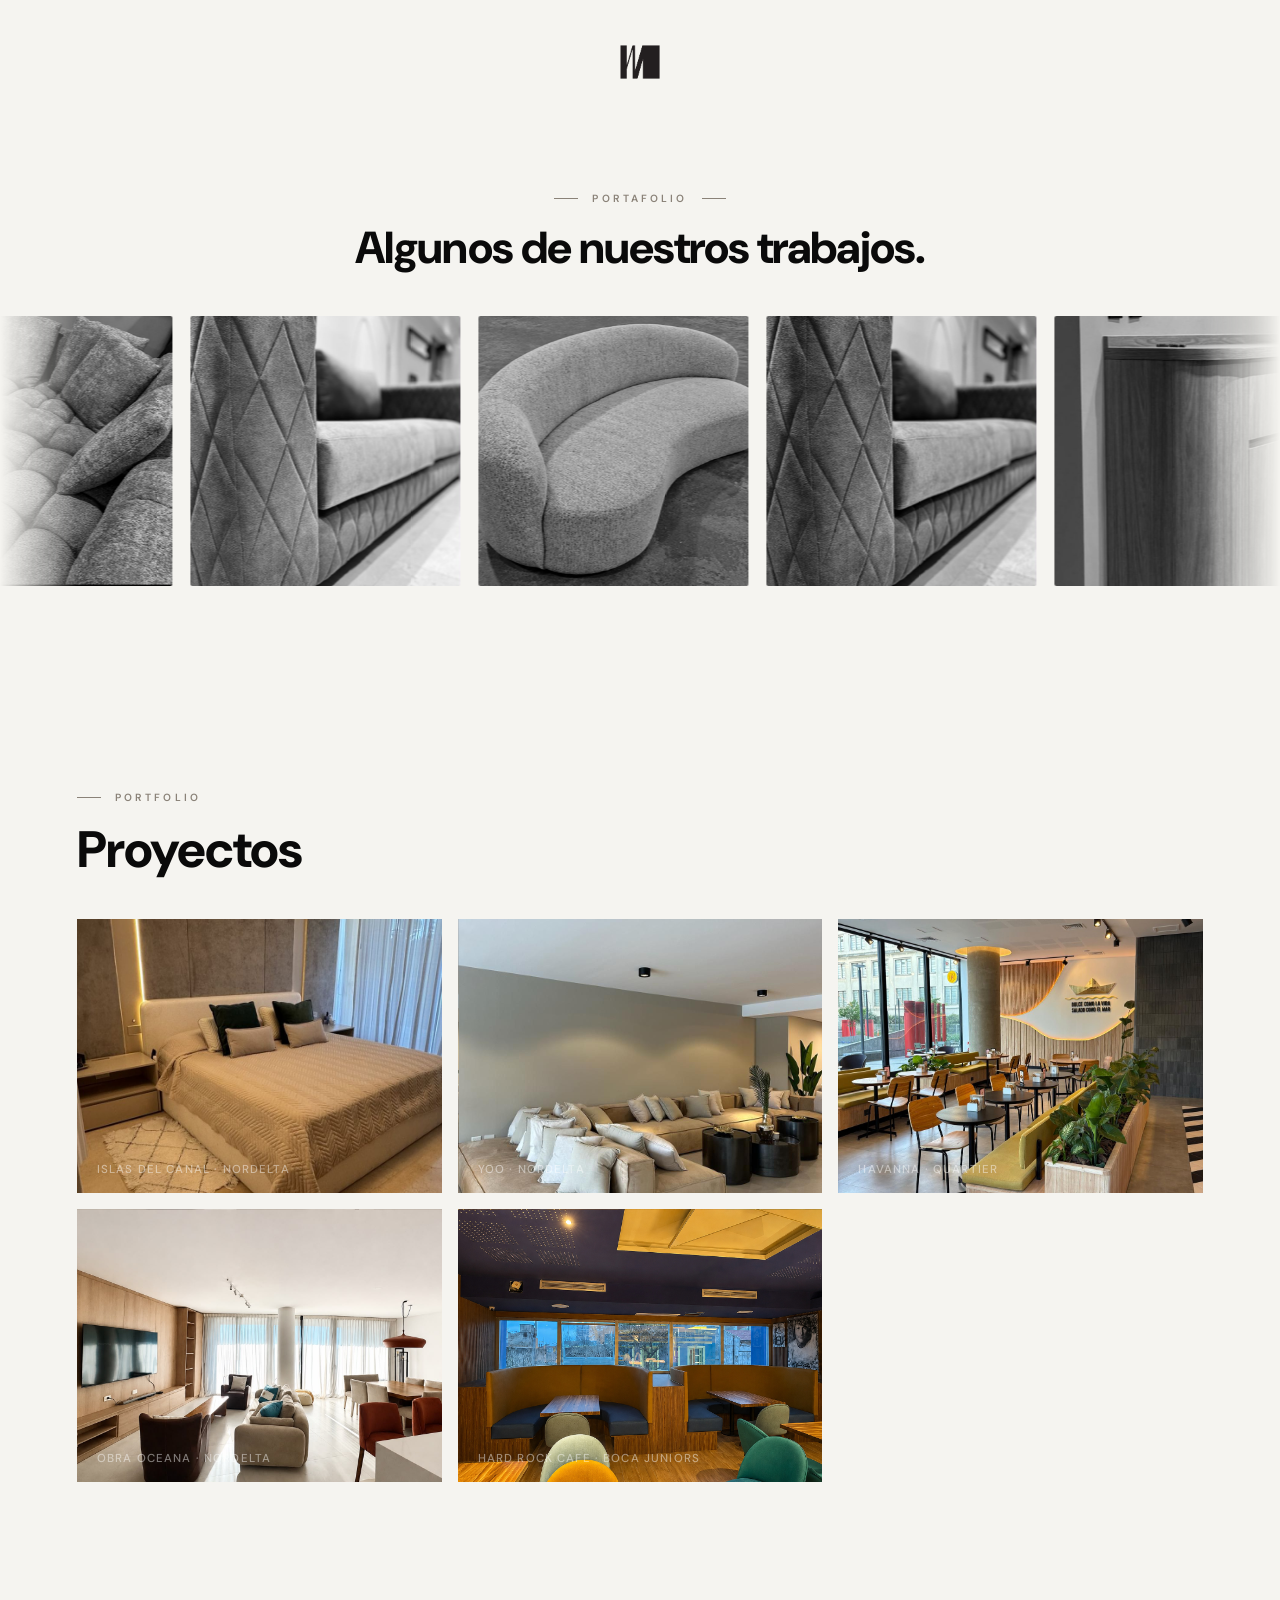
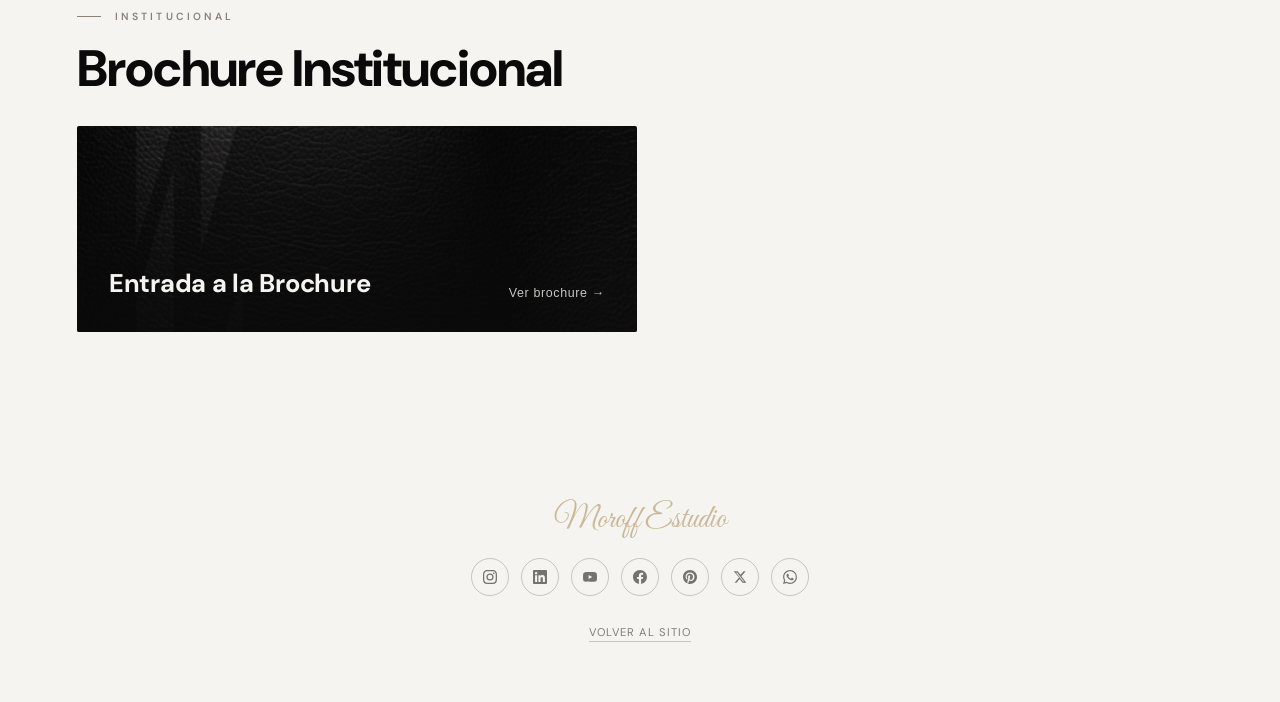
==== brochure.html @ 8a4ad416 "Carrusel: JS-driven + más rápido + flechas de navegación - Reemplazo CSS keyframes por control JS co" ====
<!DOCTYPE html>
<html lang="es">
<head>
<meta charset="UTF-8">
<meta name="viewport" content="width=device-width, initial-scale=1.0">
<title>MOROFF — ESTUDIO · Brochure Institucional</title>
<meta name="description" content="Brochure institucional de Moroff Estudio — diseño de interiores y fabricación directa en Buenos Aires.">

<meta property="og:type" content="website">
<meta property="og:url" content="https://moroffestudio.com.ar/brochure.html">
<meta property="og:title" content="MOROFF — ESTUDIO · Brochure Institucional">
<meta property="og:description" content="Brochure institucional de Moroff Estudio — diseño de interiores y fabricación directa en Buenos Aires.">
<meta property="og:image" content="[data-uri]">
<meta name="twitter:card" content="summary_large_image">

<link rel="icon" type="image/png" href="[data-uri]">
<link rel="preconnect" href="https://fonts.googleapis.com">
<link rel="preconnect" href="https://fonts.gstatic.com" crossorigin>
<link href="https://fonts.googleapis.com/css2?family=DM+Sans:ital,opsz,wght@0,9..40,300;0,9..40,400;0,9..40,500;0,9..40,700;0,9..40,900&family=Playfair+Display:ital,wght@0,400;0,700;1,400&family=Great+Vibes&display=swap" rel="stylesheet">

<style>
*, *::before, *::after { box-sizing: border-box; margin: 0; padding: 0; }
:root {
  --cream: #f5f4f0;
  --black: #0a0a0a;
  --warm-gray: #8a8278;
  --accent: #c9b99a;
  --font-sans: 'DM Sans', sans-serif;
  --white: #ffffff;
  --off-white: #ede9e3;
  --dark: #1a1a1a;
  --warm-gray-light: #d4cec8;
  --nav-h: 64px;
  --section-pad: clamp(80px, 10vw, 140px);
  --transition: 0.4s cubic-bezier(0.25, 0.46, 0.45, 0.94);
  --font-serif: 'Playfair Display', serif;
}
html { scroll-behavior: smooth; }
body {
  font-family: var(--font-sans);
  background: var(--cream);
  color: var(--black);
  -webkit-font-smoothing: antialiased;
}
img { max-width: 100%; display: block; }

header {
  position: sticky;
  top: 0;
  z-index: 10;
  display: flex;
  align-items: center;
  justify-content: space-between;
  gap: 16px;
  padding: 16px clamp(20px, 5vw, 48px);
  background: rgba(245,244,240,0.85);
  -webkit-backdrop-filter: blur(10px);
  backdrop-filter: blur(10px);
  border-bottom: 1px solid rgba(10,10,10,0.08);
}
.header-logo {
  display: flex;
  align-items: center;
  gap: 10px;
  text-decoration: none;
  color: inherit;
}
.header-logo img { width: 28px; height: 28px; object-fit: contain; }
.header-logo span {
  font-size: 0.85rem;
  font-weight: 700;
  letter-spacing: 0.15em;
}
.header-actions { display: flex; align-items: center; gap: 18px; }
.header-actions a {
  font-size: 0.68rem;
  font-weight: 600;
  letter-spacing: 0.1em;
  text-transform: uppercase;
  text-decoration: none;
  color: var(--black);
  opacity: 0.6;
  transition: opacity 0.2s;
}
.header-actions a:hover { opacity: 1; }
.header-actions .btn-dl {
  background: var(--black);
  color: var(--cream);
  padding: 9px 16px;
  opacity: 1;
}
.header-actions .btn-dl:hover { background: #222; }

main {
  max-width: 980px;
  margin: 0 auto;
  padding: clamp(24px, 4vw, 48px) clamp(16px, 4vw, 32px) 80px;
  display: flex;
  flex-direction: column;
  gap: clamp(14px, 2vw, 22px);
}
.page {
  width: 100%;
  height: auto;
  aspect-ratio: 1608 / 1112;
  border-radius: 2px;
  box-shadow: 0 8px 32px rgba(10,10,10,0.12);
  background: rgba(10,10,10,0.03);
}

footer {
  text-align: center;
  padding: 40px 24px 60px;
}
.brand-sig {
  font-family: 'Great Vibes', cursive;
  font-size: 2rem;
  color: var(--accent);
  margin-bottom: 18px;
}
.back-link {
  display: inline-block;
  font-size: 0.7rem;
  letter-spacing: 0.1em;
  text-transform: uppercase;
  color: rgba(10,10,10,0.5);
  text-decoration: none;
  border-bottom: 1px solid rgba(10,10,10,0.2);
  padding-bottom: 2px;
  transition: color 0.2s, border-color 0.2s;
}
.back-link:hover { color: var(--black); border-color: var(--black); }

@media (max-width: 600px) {
  .header-logo span { display: none; }
}

/* ─── PROYECTOS (ported from index.html) ─── */
.reveal {
  opacity: 0;
  transform: translateY(28px);
  transition: opacity 0.7s var(--transition), transform 0.7s var(--transition);
}
.reveal.visible { opacity: 1; transform: translateY(0); }
.reveal-delay-1 { transition-delay: 0.1s; }
.reveal-delay-2 { transition-delay: 0.2s; }
.reveal-delay-3 { transition-delay: 0.3s; }
.reveal-delay-4 { transition-delay: 0.4s; }
.reveal-delay-5 { transition-delay: 0.5s; }

/* ─── SECTION COMMON ─── */
section { position: relative; scroll-margin-top: var(--nav-h); }

.section-label {
  font-size: 0.65rem;
  font-weight: 600;
  letter-spacing: 0.3em;
  text-transform: uppercase;
  color: var(--warm-gray);
  margin-bottom: 20px;
  display: flex;
  align-items: center;
  gap: 14px;
}
.section-label::before {
  content: '';
  display: block;
  width: 24px;
  height: 1px;
  background: currentColor;
}
.section-label-light {
  color: rgba(255,255,255,0.35);
}
.section-label-light::before { background: rgba(255,255,255,0.35); }

/* ─── PROYECTOS ─── */
#proyectos {
  background: var(--cream);
  padding: var(--section-pad) clamp(24px, 6vw, 80px);
}
.proyectos-header {
  display: flex;
  justify-content: space-between;
  align-items: flex-end;
  margin-bottom: 44px;
  flex-wrap: wrap;
  gap: 20px;
}
.proyectos-headline {
  font-size: clamp(2rem, 4vw, 4.5rem);
  font-weight: 800;
  letter-spacing: -0.02em;
  line-height: 1;
}

.filter-btns {
  display: flex;
  gap: 8px;
  flex-wrap: wrap;
}
.filter-btn {
  padding: 11px 18px;
  min-height: 40px;
  font-size: 0.7rem;
  font-weight: 500;
  letter-spacing: 0.12em;
  text-transform: uppercase;
  background: transparent;
  border: 1px solid var(--warm-gray-light);
  color: var(--warm-gray);
  cursor: pointer;
  transition: all 0.25s;
  border-radius: 100px;
}
.filter-btn:hover { border-color: var(--black); color: var(--black); }
.filter-btn.active { background: var(--black); color: var(--white); border-color: var(--black); }

.projects-grid {
  display: grid;
  grid-template-columns: repeat(12, 1fr);
  gap: 16px;
}
.project-card {
  position: relative;
  overflow: hidden;
  cursor: pointer;
  text-decoration: none;
  color: inherit;
  display: block;
  transition: opacity 0.4s, transform 0.4s;
}
.project-card.hidden { opacity: 0; pointer-events: none; transform: scale(0.97); height: 0; overflow: hidden; margin: 0; }
.project-card { grid-column: span 4; }

.project-img {
  width: 100%;
  display: block;
  aspect-ratio: 4/3;
  background-image: var(--proj-img);
  background-size: cover;
  background-position: center;
  transition: transform 0.7s var(--transition);
}
.project-card:hover .project-img { transform: scale(1.04); }

.project-overlay {
  position: absolute;
  inset: 0;
  background: rgba(10,10,10,0);
  display: flex;
  flex-direction: column;
  justify-content: flex-end;
  padding: 24px;
  transition: background 0.35s;
}
.project-card:hover .project-overlay { background: rgba(10,10,10,0.72); }
.project-info {
  transform: translateY(12px);
  opacity: 0;
  transition: all 0.35s;
}
.project-card:hover .project-info { transform: translateY(0); opacity: 1; }
.project-name {
  font-size: 1rem;
  font-weight: 700;
  color: var(--white);
  letter-spacing: 0.02em;
}
.project-meta {
  font-size: 0.72rem;
  font-weight: 300;
  letter-spacing: 0.1em;
  color: rgba(255,255,255,0.55);
  margin-top: 4px;
  display: flex;
  justify-content: space-between;
  align-items: center;
}
.project-arrow {
  font-size: 0.8rem;
  color: var(--white);
}

/* Static labels always visible */
.project-static {
  position: absolute;
  bottom: 16px;
  left: 20px;
  pointer-events: none;
}
.project-card:hover .project-static { display: none; }
.project-static-name {
  font-size: 0.72rem;
  font-weight: 500;
  letter-spacing: 0.1em;
  text-transform: uppercase;
  color: rgba(255,255,255,0.45);
}


@media (max-width: 1024px) {
  .project-card:nth-child(1) { grid-column: span 12; }
  .project-card:nth-child(2) { grid-column: span 6; }
  .project-card:nth-child(3) { grid-column: span 6; }
  .project-card:nth-child(4) { grid-column: span 12; }
  .project-card:nth-child(5) { grid-column: span 6; }
  .project-card:nth-child(6) { grid-column: span 6; }
}

@media (max-width: 768px) {
  #proyectos { padding: var(--section-pad) clamp(20px, 5vw, 48px); }
  .projects-grid { grid-template-columns: 1fr; gap: 14px; }
  .project-card { grid-column: 1 !important; }
  .project-card .project-img { aspect-ratio: 4/3 !important; }
  .proyectos-header { flex-direction: column; align-items: flex-start; }
}

@media (max-width: 480px) {
  .filter-btn { padding: 9px 14px; min-height: 40px; font-size: 0.66rem; }
}


html.is-mobile .projects-grid,
html.is-mobile .proj-meta,
html.is-mobile .proj-heart,
html.is-mobile .proj-scope-grid,
html.is-mobile .proj-others-grid,
html.is-mobile .proj-gallery-grid { grid-template-columns: 1fr !important; }

.project-modal {
  position: fixed;
  inset: 0;
  z-index: 999;
  background: var(--cream);
  overflow-y: auto;
  overflow-x: hidden;
  opacity: 0;
  visibility: hidden;
  transition: opacity 0.4s ease, visibility 0s linear 0.4s;
  -webkit-overflow-scrolling: touch;
}
.project-modal.open {
  opacity: 1;
  visibility: visible;
  transition: opacity 0.4s ease, visibility 0s linear 0s;
}
body.modal-open { overflow: hidden; }
.project-modal-content { display: none; }
.project-modal-content.active { display: block; }

.project-modal-close {
  position: fixed;
  top: calc(var(--nav-h) + 16px);
  right: 18px;
  z-index: 1200;
  width: 44px;
  height: 44px;
  border-radius: 50%;
  border: 1px solid rgba(255,255,255,0.25);
  background: rgba(10,10,10,0.7);
  -webkit-backdrop-filter: blur(10px);
  backdrop-filter: blur(10px);
  color: #fff;
  cursor: pointer;
  display: none;
  align-items: center;
  justify-content: center;
  transition: background 0.25s, border-color 0.25s, transform 0.35s;
  padding: 0;
}
.project-modal.open ~ .project-modal-close,
.project-modal.open .project-modal-close { display: flex; }
.project-modal-close svg { width: 18px; height: 18px; stroke: currentColor; fill: none; stroke-width: 2; stroke-linecap: round; }
.project-modal-close:hover { background: var(--black); border-color: var(--accent); transform: rotate(90deg); }

/* Back-to-projects pill (always visible inside modal) */
.proj-back-pill {
  position: fixed;
  bottom: 32px;
  left: 32px;
  z-index: 1150;
  display: none;
  align-items: center;
  gap: 10px;
  padding: 13px 20px;
  background: rgba(10, 10, 10, 0.85);
  border: 1px solid rgba(255,255,255,0.18);
  -webkit-backdrop-filter: blur(12px) saturate(140%);
  backdrop-filter: blur(12px) saturate(140%);
  font-size: 0.7rem;
  font-weight: 600;
  letter-spacing: 0.18em;
  text-transform: uppercase;
  color: var(--white);
  text-decoration: none;
  border-radius: 100px;
  cursor: pointer;
  box-shadow: 0 6px 24px rgba(0,0,0,0.4);
  transition: background 0.3s, transform 0.3s, box-shadow 0.3s;
}
.project-modal.open ~ .proj-back-pill { display: inline-flex; }
.proj-back-pill:hover { background: var(--black); transform: translateX(-4px); box-shadow: 0 8px 28px rgba(0,0,0,0.55); }
.proj-back-pill svg { width: 14px; height: 14px; stroke: currentColor; fill: none; stroke-width: 2; stroke-linecap: round; stroke-linejoin: round; }
@media (max-width: 600px) {
  .proj-back-pill { bottom: 20px; left: 16px; padding: 13px 18px; min-height: 44px; font-size: 0.7rem; }
  .project-modal-close { top: calc(var(--nav-h) + 10px); right: 12px; width: 44px; height: 44px; }
}

/* ── PROJECT HERO ── */
.proj-hero {
  position: relative;
  min-height: 88vh;
  display: flex;
  flex-direction: column;
  justify-content: flex-end;
  padding: 0 clamp(24px, 6vw, 80px) clamp(60px, 8vh, 100px);
  overflow: hidden;
  color: var(--white);
}
.proj-hero-bg {
  position: absolute; inset: 0;
  background-image: var(--hero-img);
  background-size: cover;
  background-position: center;
  z-index: 0;
}
.proj-hero-bg::after {
  content: ''; position: absolute; inset: 0;
  background: linear-gradient(to top, rgba(10,10,10,0.92) 0%, rgba(10,10,10,0.55) 45%, rgba(10,10,10,0.25) 100%);
}
.proj-hero-content { position: relative; z-index: 2; max-width: 900px; }
.proj-hero-eyebrow {
  font-size: 0.7rem;
  font-weight: 500;
  letter-spacing: 0.25em;
  text-transform: uppercase;
  color: var(--warm-gray);
  margin-bottom: 20px;
  display: flex; align-items: center; gap: 14px;
}
.proj-hero-eyebrow::before { content: ''; display: block; width: 36px; height: 1px; background: var(--warm-gray); }
.proj-hero-title {
  font-family: var(--font-sans);
  font-size: clamp(2.8rem, 7vw, 6rem);
  font-weight: 800;
  line-height: 0.95;
  letter-spacing: -0.025em;
  margin-bottom: 24px;
  color: var(--white);
}
.proj-hero-title em { font-style: normal; font-weight: 200; color: var(--warm-gray); }
.proj-hero-sub {
  font-size: 0.85rem;
  font-weight: 300;
  letter-spacing: 0.2em;
  text-transform: uppercase;
  color: var(--warm-gray);
}

/* ── PROJECT META ── */
.proj-meta {
  background: var(--black);
  color: var(--white);
  padding: clamp(48px, 6vw, 72px) clamp(24px, 6vw, 80px);
  display: grid;
  grid-template-columns: repeat(4, 1fr);
  gap: 32px;
  border-top: 1px solid rgba(255,255,255,0.08);
}
.proj-meta-item .proj-meta-label {
  font-size: 0.58rem;
  font-weight: 600;
  letter-spacing: 0.3em;
  text-transform: uppercase;
  color: var(--warm-gray);
  margin-bottom: 12px;
}
.proj-meta-item .proj-meta-value {
  font-size: 1.05rem;
  font-weight: 500;
  color: var(--white);
  letter-spacing: 0.01em;
}

/* ── PROJECT HEART ── */
.proj-heart {
  background: var(--cream);
  padding: var(--section-pad) clamp(24px, 6vw, 80px);
  display: grid;
  grid-template-columns: 1fr 1.4fr;
  gap: clamp(40px, 6vw, 100px);
}
.proj-heart-title {
  font-family: var(--font-sans);
  font-size: clamp(2rem, 4vw, 3.5rem);
  font-weight: 800;
  line-height: 1.05;
  letter-spacing: -0.02em;
  color: var(--black);
}
.proj-heart-title em { font-style: normal; font-weight: 200; color: var(--warm-gray); }
.proj-heart-right p {
  font-size: 1rem;
  font-weight: 300;
  line-height: 1.85;
  color: rgba(0,0,0,0.75);
  margin-bottom: 22px;
  max-width: 60ch;
}
.proj-heart-quote {
  font-family: var(--font-serif);
  font-style: italic;
  font-size: 1.25rem;
  line-height: 1.65;
  color: rgba(0,0,0,0.85);
  border-left: 2px solid var(--accent);
  padding-left: 22px;
  margin-top: 32px;
  max-width: 56ch;
}

/* ── PROJECT GALLERY ── */
.proj-gallery {
  background: var(--off-white);
  padding: var(--section-pad) clamp(24px, 6vw, 80px);
}
.proj-gallery-header { margin-bottom: 56px; max-width: 700px; }
.proj-gallery-header h2 {
  font-family: var(--font-sans);
  font-size: clamp(1.8rem, 3vw, 2.8rem);
  font-weight: 800;
  letter-spacing: -0.02em;
  color: var(--black);
  margin-bottom: 16px;
}
.proj-gallery-header p {
  font-size: 0.95rem;
  font-weight: 300;
  line-height: 1.7;
  color: rgba(0,0,0,0.6);
  max-width: 56ch;
}
.proj-gallery-grid {
  display: grid;
  grid-template-columns: repeat(6, 1fr);
  gap: 16px;
}
.proj-gallery-img {
  background-color: #d9d4cc;
  background-image: var(--g-img);
  background-size: cover;
  background-position: center;
  border-radius: 2px;
}
.proj-gallery-img:nth-child(1) { grid-column: span 4; aspect-ratio: 4/3; }
.proj-gallery-img:nth-child(2) { grid-column: span 2; aspect-ratio: 3/4; }
.proj-gallery-img:nth-child(3) { grid-column: span 2; aspect-ratio: 3/4; }
.proj-gallery-img:nth-child(4) { grid-column: span 4; aspect-ratio: 4/3; }
.proj-gallery-img:nth-child(5) { grid-column: span 3; aspect-ratio: 4/3; }
.proj-gallery-img:nth-child(6) { grid-column: span 3; aspect-ratio: 4/3; }

/* ── PROJECT SCOPE ── */
.proj-scope {
  background: var(--black);
  color: var(--white);
  padding: var(--section-pad) clamp(24px, 6vw, 80px);
}
.proj-scope-header { margin-bottom: 56px; max-width: 700px; }
.proj-scope-header h2 {
  font-family: var(--font-sans);
  font-size: clamp(2rem, 4vw, 3.5rem);
  font-weight: 800;
  letter-spacing: -0.02em;
  color: var(--white);
}
.proj-scope-grid {
  display: grid;
  grid-template-columns: repeat(3, 1fr);
  gap: 32px;
}
.proj-scope-item {
  border-top: 1px solid rgba(255,255,255,0.12);
  padding-top: 22px;
}
.proj-scope-num {
  font-family: var(--font-serif);
  font-style: italic;
  font-size: 1.4rem;
  color: var(--accent);
  margin-bottom: 14px;
}
.proj-scope-title {
  font-size: 1.1rem;
  font-weight: 700;
  color: var(--white);
  margin-bottom: 12px;
  letter-spacing: -0.01em;
}
.proj-scope-desc {
  font-size: 0.9rem;
  font-weight: 300;
  line-height: 1.75;
  color: rgba(255,255,255,0.55);
}

/* ── PROJECT CTA ── */
.proj-cta {
  background: var(--cream);
  padding: clamp(60px, 8vw, 100px) clamp(24px, 6vw, 80px);
  text-align: center;
}
.proj-cta h2 {
  font-family: var(--font-sans);
  font-size: clamp(1.8rem, 3.4vw, 2.8rem);
  font-weight: 800;
  letter-spacing: -0.02em;
  color: var(--black);
  margin-bottom: 18px;
  max-width: 22ch;
  margin-left: auto;
  margin-right: auto;
  line-height: 1.1;
}
.proj-cta p {
  font-size: 0.95rem;
  font-weight: 300;
  line-height: 1.65;
  color: rgba(0,0,0,0.6);
  margin-bottom: 28px;
  max-width: 52ch;
  margin-left: auto;
  margin-right: auto;
}
.proj-cta-btn {
  display: inline-flex;
  align-items: center;
  gap: 10px;
  background: var(--black);
  color: var(--white);
  text-decoration: none;
  padding: 15px 30px;
  font-size: 0.75rem;
  font-weight: 600;
  letter-spacing: 0.15em;
  text-transform: uppercase;
  transition: background 0.3s;
  border: none;
  cursor: pointer;
}
.proj-cta-btn:hover { background: var(--dark); }

/* ── OTHER PROJECTS ── */
.proj-others {
  background: var(--off-white);
  padding: var(--section-pad) clamp(24px, 6vw, 80px);
}
.proj-others-header { margin-bottom: 48px; }
.proj-others-header h2 {
  font-family: var(--font-sans);
  font-size: clamp(1.8rem, 3vw, 2.5rem);
  font-weight: 800;
  letter-spacing: -0.02em;
  color: var(--black);
}
.proj-others-grid {
  display: grid;
  grid-template-columns: 1fr 1fr;
  gap: 24px;
}
.proj-others-card {
  position: relative;
  overflow: hidden;
  aspect-ratio: 16/10;
  text-decoration: none;
  display: block;
  background-image: var(--proj-img);
  background-size: cover;
  background-position: center;
  cursor: pointer;
  transition: transform 0.5s var(--transition);
}
.proj-others-card::after {
  content: ''; position: absolute; inset: 0;
  background: linear-gradient(to top, rgba(10,10,10,0.85) 0%, rgba(10,10,10,0.1) 60%);
  transition: opacity 0.4s;
}
.proj-others-card:hover { transform: scale(1.01); }
.proj-others-card-info {
  position: absolute;
  bottom: 24px;
  left: 28px;
  right: 28px;
  z-index: 2;
  color: var(--white);
}
.proj-others-card-name { font-size: 1.1rem; font-weight: 700; color: var(--white); }
.proj-others-card-meta {
  font-size: 0.7rem;
  font-weight: 300;
  letter-spacing: 0.12em;
  text-transform: uppercase;
  color: rgba(255,255,255,0.6);
  margin-top: 4px;
}

@media (max-width: 900px) {
  .proj-meta { grid-template-columns: repeat(2, 1fr); gap: 24px; }
  .proj-heart { grid-template-columns: 1fr; gap: clamp(28px, 4vw, 50px); }
  .proj-scope-grid { grid-template-columns: 1fr; }
  .proj-gallery-grid { grid-template-columns: repeat(2, 1fr); }
  .proj-gallery-img:nth-child(n) { grid-column: span 1 !important; aspect-ratio: 4/3 !important; }
  .proj-hero { min-height: 72vh; padding-bottom: clamp(48px, 8vh, 80px); }
  .proj-hero-title { font-size: clamp(2.2rem, 8vw, 4rem); }
}
@media (max-width: 768px) {
  .proj-hero { min-height: 60vh; padding: 0 clamp(20px, 5vw, 48px) clamp(40px, 7vh, 64px); }
  .proj-hero-title { font-size: clamp(2rem, 9vw, 3.4rem); }
  .proj-hero-sub { font-size: 0.72rem; letter-spacing: 0.15em; }
  .proj-meta { padding: clamp(36px, 6vw, 56px) clamp(20px, 5vw, 48px); gap: 20px; }
  .proj-meta-item .proj-meta-value { font-size: 0.95rem; }
  .proj-heart { padding: clamp(48px, 8vw, 80px) clamp(20px, 5vw, 48px); }
  .proj-heart-title { font-size: clamp(1.7rem, 5.5vw, 2.6rem); }
  .proj-heart-right p { font-size: 0.92rem; line-height: 1.7; }
  .proj-heart-quote { font-size: 1.05rem; padding-left: 16px; }
  .proj-gallery { padding: clamp(48px, 8vw, 80px) clamp(20px, 5vw, 48px); }
  .proj-gallery-header { margin-bottom: 36px; }
  .proj-gallery-header h2 { font-size: clamp(1.5rem, 5vw, 2.2rem); }
  .proj-scope { padding: clamp(48px, 8vw, 80px) clamp(20px, 5vw, 48px); }
  .proj-scope-header { margin-bottom: 32px; }
  .proj-scope-header h2 { font-size: clamp(1.7rem, 5.5vw, 2.6rem); }
  .proj-cta { padding: clamp(48px, 8vw, 80px) clamp(20px, 5vw, 48px); }
  .proj-cta h2 { font-size: clamp(1.5rem, 5vw, 2.2rem); }
  .proj-others { padding: clamp(48px, 8vw, 80px) clamp(20px, 5vw, 48px); }
  .proj-others-grid { gap: 14px; }
  .proj-others-header h2 { font-size: clamp(1.5rem, 5vw, 2rem); }
  /* Close + back hidden on small screens to leave room for content; keep ESC + back-pill */
}
@media (max-width: 600px) {
  .proj-meta { grid-template-columns: 1fr; gap: 18px; }
  .proj-gallery-grid { grid-template-columns: 1fr; }
  .proj-others-grid { grid-template-columns: 1fr; }
  .proj-heart-title br { display: none; }
  .proj-hero-eyebrow { font-size: 0.62rem; letter-spacing: 0.2em; }
  .proj-hero-eyebrow::before { width: 24px; }
}


/* ─── HUB: portfolio de dos secciones (Proyectos / Brochure) ─── */
.view[hidden] { display: none !important; }
.hub {
  display: grid;
  grid-template-columns: 1.1fr 1fr;
  gap: 20px;
  padding: clamp(20px, 4vw, 40px) clamp(20px, 5vw, 48px);
  max-width: 1200px;
  margin: 0 auto;
}
.hub-card {
  position: relative;
  display: block;
  aspect-ratio: 4 / 5;
  background-size: cover;
  background-position: center;
  text-decoration: none;
  overflow: hidden;
  border-radius: 2px;
  transition: transform 0.5s var(--transition);
}
.hub-card::after {
  content: '';
  position: absolute; inset: 0;
  background: linear-gradient(180deg, rgba(10,10,10,0.05) 0%, rgba(10,10,10,0.8) 100%);
  transition: opacity 0.35s;
}
.hub-card:hover { transform: translateY(-4px); }
.hub-card:hover::after { background: linear-gradient(180deg, rgba(10,10,10,0.15) 0%, rgba(10,10,10,0.88) 100%); }
.hub-card-info {
  position: absolute; left: 0; right: 0; bottom: 0;
  padding: clamp(20px, 3vw, 32px);
  z-index: 1;
  color: var(--cream);
}
.hub-card-title {
  font-size: clamp(1.3rem, 2.6vw, 1.9rem);
  font-weight: 800;
  letter-spacing: -0.01em;
  margin-bottom: 6px;
}
.hub-card-sub {
  font-size: 0.7rem;
  font-weight: 400;
  letter-spacing: 0.14em;
  text-transform: uppercase;
  color: rgba(245,244,240,0.75);
}
.view-back {
  position: fixed;
  top: 20px;
  left: clamp(20px, 5vw, 48px);
  z-index: 50;
  display: inline-flex;
  align-items: center;
  gap: 8px;
  font-family: var(--font-sans);
  font-size: 0.7rem;
  font-weight: 600;
  letter-spacing: 0.1em;
  text-transform: uppercase;
  color: var(--black);
  background: var(--cream);
  border: 1px solid rgba(10,10,10,0.15);
  padding: 11px 18px;
  min-height: 40px;
  border-radius: 100px;
  cursor: pointer;
  box-shadow: 0 4px 16px rgba(10,10,10,0.1);
  transition: border-color 0.2s, background 0.2s;
}
.view-back:hover { border-color: var(--black); background: rgba(10,10,10,0.05); }
#brochure-content.view { padding-top: 76px; }
@media (max-width: 700px) {
  .hub { grid-template-columns: 1fr; gap: 14px; }
  .hub-card { aspect-ratio: 16/10; }
}

/* ─── BROCHURE INSTITUCIONAL (entrada placeholder) ─── */
#brochure-entry {
  background: var(--cream);
  padding: 0 clamp(24px, 6vw, 80px) var(--section-pad);
}
#brochure-entry .proyectos-headline { margin-bottom: 32px; }
.brochure-entry-tile {
  display: block;
  position: relative;
  width: 100%;
  max-width: 560px;
  aspect-ratio: 3 / 1.1;
  background-size: cover;
  background-position: center;
  border: none;
  padding: 0;
  margin: 0;
  cursor: pointer;
  overflow: hidden;
  border-radius: 2px;
  transition: transform 0.5s var(--transition);
}
.brochure-entry-tile:hover { transform: translateY(-4px); }
.brochure-entry-tile::after {
  content: '';
  position: absolute; inset: 0;
  background: linear-gradient(180deg, rgba(10,10,10,0.1) 0%, rgba(10,10,10,0.75) 100%);
  transition: opacity 0.35s;
}
.brochure-entry-tile:hover::after { background: linear-gradient(180deg, rgba(10,10,10,0.2) 0%, rgba(10,10,10,0.85) 100%); }
.brochure-entry-overlay {
  position: absolute;
  left: 0; right: 0; bottom: 0;
  z-index: 1;
  padding: clamp(20px, 3vw, 32px);
  color: var(--cream);
  display: flex;
  justify-content: space-between;
  align-items: flex-end;
  gap: 16px;
  flex-wrap: wrap;
  text-align: left;
}
.brochure-entry-title {
  font-family: var(--font-sans);
  font-size: clamp(1.1rem, 2.4vw, 1.6rem);
  font-weight: 700;
  letter-spacing: -0.01em;
}
.brochure-entry-arrow {
  font-size: 0.78rem;
  font-weight: 300;
  letter-spacing: 0.05em;
  color: rgba(245,244,240,0.8);
}

.footer-social {
  display: flex;
  gap: 12px;
  flex-wrap: wrap;
  justify-content: center;
  margin: 4px 0 24px;
}
.footer-social a {
  width: 38px;
  height: 38px;
  border: 1px solid rgba(10,10,10,0.2);
  border-radius: 50%;
  display: flex;
  align-items: center;
  justify-content: center;
  text-decoration: none;
  color: rgba(10,10,10,0.55);
  transition: all 0.25s;
}
.footer-social a:hover {
  border-color: var(--black);
  color: var(--black);
  background: rgba(10,10,10,0.05);
}
.footer-social svg { width: 14px; height: 14px; fill: currentColor; }

.logo-standalone {
  display: flex;
  justify-content: center;
  padding: clamp(24px, 4vw, 40px) 0 8px;
}
.logo-standalone img {
  width: 44px;
  height: 44px;
  object-fit: contain;
  transition: transform 0.3s;
}
.logo-standalone a:hover img { transform: scale(1.06); }
/* ─── CARRUSEL "algunos de nuestros trabajos" ─── */
.works-strip {
  background: var(--cream);
  padding: clamp(60px, 8vw, 100px) 0 clamp(50px, 6vw, 80px);
  overflow: hidden;
}
.works-strip-header {
  text-align: center;
  margin-bottom: 44px;
  padding: 0 clamp(20px, 5vw, 48px);
}
.works-strip-header .section-label {
  justify-content: center;
  color: var(--warm-gray);
}
.works-strip-header .section-label::before,
.works-strip-header .section-label::after {
  content: '';
  display: block;
  width: 24px;
  height: 1px;
  background: currentColor;
}
.works-strip-title {
  font-family: var(--font-sans);
  font-size: clamp(1.8rem, 3.5vw, 3rem);
  font-weight: 800;
  letter-spacing: -0.02em;
  color: var(--black);
  max-width: 24ch;
  margin: 0 auto;
  line-height: 1.05;
}
.works-strip-marquee {
  position: relative;
  overflow: hidden;
  -webkit-mask-image: linear-gradient(90deg, transparent, black 6%, black 94%, transparent);
          mask-image: linear-gradient(90deg, transparent, black 6%, black 94%, transparent);
}
.works-strip-track {
  display: flex;
  width: max-content;
  will-change: transform;
}
.works-strip-track img {
  width: clamp(190px, 22vw, 270px);
  height: clamp(190px, 22vw, 270px);
  margin-right: 18px;
  object-fit: cover;
  display: block;
  border-radius: 2px;
  transition: transform 0.4s ease, filter 0.4s ease;
  filter: saturate(0.95);
}
.works-strip-track img:hover {
  transform: scale(1.03);
  filter: saturate(1.05);
}
.works-strip-controls {
  display: flex;
  justify-content: center;
  gap: 16px;
  margin-top: 32px;
  padding: 0 clamp(20px, 5vw, 48px);
}
.works-arrow {
  width: 42px;
  height: 42px;
  border-radius: 50%;
  border: 1px solid rgba(0,0,0,0.18);
  background: transparent;
  color: var(--black);
  cursor: pointer;
  display: inline-flex;
  align-items: center;
  justify-content: center;
  transition: background 0.25s ease, border-color 0.25s ease, transform 0.25s ease;
  padding: 0;
}
.works-arrow:hover {
  background: var(--black);
  border-color: var(--black);
  color: var(--white);
}
.works-arrow:active { transform: scale(0.94); }
.works-arrow svg {
  width: 14px;
  height: 14px;
  stroke: currentColor;
  fill: none;
  stroke-width: 1.6;
  stroke-linecap: round;
  stroke-linejoin: round;
}
@media (max-width: 600px) {
  .works-strip-track img { margin-right: 12px; }
  .works-strip-header { margin-bottom: 32px; }
  .works-strip-controls { margin-top: 24px; gap: 12px; }
  .works-arrow { width: 38px; height: 38px; }
}

</style>
</head>
<body>
<div class="logo-standalone">
  <a href="index.html"><img src="[data-uri]" alt="Moroff"></a>
</div>



<!-- ─── PROYECTOS ─── -->
<!-- ─── CARRUSEL "algunos de nuestros trabajos" ─── -->
<section class="works-strip">
  <div class="works-strip-header">
    <div class="section-label reveal">Portafolio</div>
    <h2 class="works-strip-title reveal">Algunos de nuestros trabajos.</h2>
  </div>
  <div class="works-strip-marquee">
    <div class="works-strip-track">
      <img src="fotos%20carruselp/c01.jpg" alt="" loading="lazy">
      <img src="fotos%20carruselp/c02.jpg" alt="" loading="lazy">
      <img src="fotos%20carruselp/c03.jpg" alt="" loading="lazy">
      <img src="fotos%20carruselp/c04.jpg" alt="" loading="lazy">
      <img src="fotos%20carruselp/c05.jpg" alt="" loading="lazy">
      <img src="fotos%20carruselp/c06.jpg" alt="" loading="lazy">
      <img src="fotos%20carruselp/c07.jpg" alt="" loading="lazy">
      <img src="fotos%20carruselp/c08.jpg" alt="" loading="lazy">
      <img src="fotos%20carruselp/c09.jpg" alt="" loading="lazy">
      <img src="fotos%20carruselp/c10.jpg" alt="" loading="lazy">
      <img src="fotos%20carruselp/c11.jpg" alt="" loading="lazy">
      <img src="fotos%20carruselp/c12.jpg" alt="" loading="lazy">
      <img src="fotos%20carruselp/c13.jpg" alt="" loading="lazy">
      <img src="fotos%20carruselp/c14.jpg" alt="" loading="lazy">
      <img src="fotos%20carruselp/c15.jpg" alt="" loading="lazy">
      <img src="fotos%20carruselp/c16.jpg" alt="" loading="lazy">
      <img src="fotos%20carruselp/c17.jpg" alt="" loading="lazy">
      <img src="fotos%20carruselp/c18.jpg" alt="" loading="lazy">
      <img src="fotos%20carruselp/c19.jpg" alt="" loading="lazy">
      <img src="fotos%20carruselp/c20.jpg" alt="" loading="lazy">
      <img src="fotos%20carruselp/c21.jpg" alt="" loading="lazy">
      <img src="fotos%20carruselp/c22.jpg" alt="" loading="lazy">
      <img src="fotos%20carruselp/c23.jpg" alt="" loading="lazy">
      <img src="fotos%20carruselp/c24.jpg" alt="" loading="lazy">
      <img src="fotos%20carruselp/c25.jpg" alt="" loading="lazy">
      <img src="fotos%20carruselp/c26.jpg" alt="" loading="lazy">
      <img src="fotos%20carruselp/c01.jpg" alt="" aria-hidden="true" loading="lazy">
      <img src="fotos%20carruselp/c02.jpg" alt="" aria-hidden="true" loading="lazy">
      <img src="fotos%20carruselp/c03.jpg" alt="" aria-hidden="true" loading="lazy">
      <img src="fotos%20carruselp/c04.jpg" alt="" aria-hidden="true" loading="lazy">
      <img src="fotos%20carruselp/c05.jpg" alt="" aria-hidden="true" loading="lazy">
      <img src="fotos%20carruselp/c06.jpg" alt="" aria-hidden="true" loading="lazy">
      <img src="fotos%20carruselp/c07.jpg" alt="" aria-hidden="true" loading="lazy">
      <img src="fotos%20carruselp/c08.jpg" alt="" aria-hidden="true" loading="lazy">
      <img src="fotos%20carruselp/c09.jpg" alt="" aria-hidden="true" loading="lazy">
      <img src="fotos%20carruselp/c10.jpg" alt="" aria-hidden="true" loading="lazy">
      <img src="fotos%20carruselp/c11.jpg" alt="" aria-hidden="true" loading="lazy">
      <img src="fotos%20carruselp/c12.jpg" alt="" aria-hidden="true" loading="lazy">
      <img src="fotos%20carruselp/c13.jpg" alt="" aria-hidden="true" loading="lazy">
      <img src="fotos%20carruselp/c14.jpg" alt="" aria-hidden="true" loading="lazy">
      <img src="fotos%20carruselp/c15.jpg" alt="" aria-hidden="true" loading="lazy">
      <img src="fotos%20carruselp/c16.jpg" alt="" aria-hidden="true" loading="lazy">
      <img src="fotos%20carruselp/c17.jpg" alt="" aria-hidden="true" loading="lazy">
      <img src="fotos%20carruselp/c18.jpg" alt="" aria-hidden="true" loading="lazy">
      <img src="fotos%20carruselp/c19.jpg" alt="" aria-hidden="true" loading="lazy">
      <img src="fotos%20carruselp/c20.jpg" alt="" aria-hidden="true" loading="lazy">
      <img src="fotos%20carruselp/c21.jpg" alt="" aria-hidden="true" loading="lazy">
      <img src="fotos%20carruselp/c22.jpg" alt="" aria-hidden="true" loading="lazy">
      <img src="fotos%20carruselp/c23.jpg" alt="" aria-hidden="true" loading="lazy">
      <img src="fotos%20carruselp/c24.jpg" alt="" aria-hidden="true" loading="lazy">
      <img src="fotos%20carruselp/c25.jpg" alt="" aria-hidden="true" loading="lazy">
      <img src="fotos%20carruselp/c26.jpg" alt="" aria-hidden="true" loading="lazy">
    </div>
  </div>
</section>

<section id="proyectos">
  <div class="proyectos-header">
    <div>
      <div class="section-label reveal">Portfolio</div>
      <h2 class="proyectos-headline reveal reveal-delay-1">Proyectos</h2>
    </div>
    <div class="filter-btns reveal reveal-delay-2">
      <button class="filter-btn active" data-filter="all">Todos</button>
      <button class="filter-btn" data-filter="residencial">Residencial</button>
      <button class="filter-btn" data-filter="desarrolladoras">Desarrolladoras</button>
      <button class="filter-btn" data-filter="gastronomico">Gastronómico</button>
    </div>
  </div>

  <div class="projects-grid">
    <!-- 1 — Islas del Canal · Nordelta -->
    <a class="project-card reveal" data-category="residencial" data-project="islas" href="#proyecto-islas"
       style="--proj-img: url('fotos%20proyectos/islas%20del%20canal/_dormitorio-1.jpg')">
      <div class="project-img"></div>
      <div class="project-static"><div class="project-static-name">Islas del Canal · Nordelta</div></div>
      <div class="project-overlay">
        <div class="project-info">
          <div class="project-name">Islas del Canal · Nordelta</div>
          <div class="project-meta"><span>Nordelta, Buenos Aires · 2024</span><span class="project-arrow">Ver proyecto →</span></div>
        </div>
      </div>
    </a>
    <!-- 2 — Yoo · Nordelta (Noba Living) -->
    <a class="project-card reveal reveal-delay-1" data-category="desarrolladoras" data-project="yoo" href="#proyecto-yoo"
       style="--proj-img: url('fotos%20proyectos/yoo%204/_sum-1.jpg')">
      <div class="project-img"></div>
      <div class="project-static"><div class="project-static-name">Yoo · Nordelta</div></div>
      <div class="project-overlay">
        <div class="project-info">
          <div class="project-name">Yoo · Nordelta</div>
          <div class="project-meta"><span>Noba Living · Nordelta</span><span class="project-arrow">Ver proyecto →</span></div>
        </div>
      </div>
    </a>
    <!-- 3 — Havanna · Quartier Puerto Madero -->
    <a class="project-card reveal reveal-delay-2" data-category="gastronomico" data-project="havanna" href="#proyecto-havanna"
       style="--proj-img: url('fotos%20proyectos/havanna/_salon-1.jpg')">
      <div class="project-img"></div>
      <div class="project-static"><div class="project-static-name">Havanna · Quartier</div></div>
      <div class="project-overlay">
        <div class="project-info">
          <div class="project-name">Havanna · Quartier</div>
          <div class="project-meta"><span>Puerto Madero · 2024</span><span class="project-arrow">Ver proyecto →</span></div>
        </div>
      </div>
    </a>
    <!-- 4 — Obra Oceana · Nordelta -->
    <a class="project-card reveal reveal-delay-3" data-category="residencial" data-project="oceana" href="#proyecto-oceana"
       style="--proj-img: url('fotos%20proyectos/obra%20oceana/_hero.jpg')">
      <div class="project-img"></div>
      <div class="project-static"><div class="project-static-name">Obra Oceana · Nordelta</div></div>
      <div class="project-overlay">
        <div class="project-info">
          <div class="project-name">Obra Oceana · Nordelta</div>
          <div class="project-meta"><span>Nordelta · Interiorismo integral</span><span class="project-arrow">Ver proyecto →</span></div>
        </div>
      </div>
    </a>
    <!-- 5 — Hard Rock Cafe · Boca Juniors -->
    <a class="project-card reveal reveal-delay-3" data-category="gastronomico" data-project="hardrock" href="#proyecto-hardrock"
       style="--proj-img: url('fotos%20proyectos/hard%20rock%20Boca%20Juniors/_hero.jpg')">
      <div class="project-img"></div>
      <div class="project-static"><div class="project-static-name">Hard Rock Cafe · Boca Juniors</div></div>
      <div class="project-overlay">
        <div class="project-info">
          <div class="project-name">Hard Rock Cafe · Boca Juniors</div>
          <div class="project-meta"><span>Gastronómico · Buenos Aires · 2025</span><span class="project-arrow">Ver proyecto →</span></div>
        </div>
      </div>
    </a>
  </div>
</section>

<!-- ─── PROJECT MODAL (in-page detail) ─── -->
<div class="project-modal" id="projectModal" aria-hidden="true">

  <!-- ── ISLAS DEL CANAL ── -->
  <div class="project-modal-content" data-project="islas">
    <section class="proj-hero" style="--hero-img: url('fotos%20proyectos/islas%20del%20canal/_hero.jpg')">
      <div class="proj-hero-bg"></div>
      <div class="proj-hero-content">
        <p class="proj-hero-eyebrow">Residencial · Nordelta</p>
        <h1 class="proj-hero-title">Islas del Canal<br><em>Nordelta.</em></h1>
        <p class="proj-hero-sub">Interiorismo integral · Mobiliario a medida</p>
      </div>
    </section>
    <section class="proj-meta">
      <div class="proj-meta-item"><div class="proj-meta-label">Tipología</div><div class="proj-meta-value">Residencia privada</div></div>
      <div class="proj-meta-item"><div class="proj-meta-label">Ubicación</div><div class="proj-meta-value">Islas del Canal, Nordelta</div></div>
      <div class="proj-meta-item"><div class="proj-meta-label">Cliente</div><div class="proj-meta-value">Diseñadora de Interiores</div></div>
      <div class="proj-meta-item"><div class="proj-meta-label">Alcance</div><div class="proj-meta-value">Mobiliario integral a medida</div></div>
    </section>
    <section class="proj-heart">
      <div class="proj-heart-left">
        <div class="section-label">El corazón del proyecto</div>
        <h2 class="proj-heart-title">Cada detalle,<br><em>fabricado a medida.</em></h2>
      </div>
      <div class="proj-heart-right">
        <p>Ubicado en el exclusivo barrio Islas del Canal, en Nordelta, este proyecto redefine el lujo y la comodidad. Cada espacio fue cuidadosamente pensado con un enfoque en la elegancia y la funcionalidad, creando ambientes sofisticados que invitan al confort y al descanso.</p>
        <p>Trabajamos en colaboración con una Diseñadora de Interiores, fabricando íntegramente cada pieza del proyecto: revestimientos tapizados, mobiliario laqueado con luz integrada, racks y mesas a medida, muebles maquilladores, sofás tapizados en pana con tratamiento antimanchas y juegos de comedor en leather vegan.</p>
        <p>Cada elemento fue diseñado y adaptado según las necesidades y gustos particulares del cliente. Un proyecto donde el lujo no se grita: se siente al tocar cada material.</p>
        <blockquote class="proj-heart-quote">"Cada detalle cuenta. Trabajamos para transformar cada proyecto en una obra personalizada, diseñada para superar todas las expectativas."</blockquote>
      </div>
    </section>
    <section class="proj-gallery">
      <div class="proj-gallery-header">
        <h2>Recorrido por los ambientes</h2>
        <p>Cinco espacios, una misma lógica: piezas únicas fabricadas a medida en nuestro taller, en estrecha colaboración con la Diseñadora de Interiores responsable del proyecto.</p>
      </div>
      <div class="proj-gallery-grid">
        <div class="proj-gallery-img" style="--g-img: url('fotos%20proyectos/islas%20del%20canal/_living-1.jpg')"></div>
        <div class="proj-gallery-img" style="--g-img: url('fotos%20proyectos/islas%20del%20canal/_dormitorio-1.jpg')"></div>
        <div class="proj-gallery-img" style="--g-img: url('fotos%20proyectos/islas%20del%20canal/_estudio-bar.jpg')"></div>
        <div class="proj-gallery-img" style="--g-img: url('fotos%20proyectos/islas%20del%20canal/_dormitorio-2.jpg')"></div>
        <div class="proj-gallery-img" style="--g-img: url('fotos%20proyectos/islas%20del%20canal/_rack-tv.jpg')"></div>
        <div class="proj-gallery-img" style="--g-img: url('fotos%20proyectos/islas%20del%20canal/_living-2.jpg')"></div>
      </div>
    </section>
    <section class="proj-scope">
      <div class="proj-scope-header">
        <div class="section-label section-label-light">Alcance del proyecto</div>
        <h2>Lo que pusimos<br>de nuestra parte.</h2>
      </div>
      <div class="proj-scope-grid">
        <div class="proj-scope-item"><div class="proj-scope-num">01</div><div class="proj-scope-title">Mobiliario integral a medida</div><p class="proj-scope-desc">Fabricación de cada pieza del proyecto: revestimientos tapizados, racks, mesas, muebles maquilladores y mobiliario laqueado con luz integrada.</p></div>
        <div class="proj-scope-item"><div class="proj-scope-num">02</div><div class="proj-scope-title">Trabajo con interiorista</div><p class="proj-scope-desc">Colaboración estrecha con la Diseñadora de Interiores a cargo del proyecto, ejecutando su visión con precisión técnica y respeto por cada detalle.</p></div>
        <div class="proj-scope-item"><div class="proj-scope-num">03</div><div class="proj-scope-title">Acabados premium</div><p class="proj-scope-desc">Madera maciza lustrada, laqueados con luz integrada, tapizados en pana y leather vegan con tratamiento antimanchas. Cada material, elegido por su forma de envejecer.</p></div>
      </div>
    </section>
    <section class="proj-cta">
      <h2>¿Pensando en un proyecto similar?</h2>
      <p>Conversemos sobre tu obra. Te respondemos en menos de 48 hs con una propuesta inicial.</p>
      <a href="index.html#contacto" class="proj-cta-btn">Contactanos</a>
    </section>
    <section class="proj-others">
      <div class="proj-others-header"><h2>Otros proyectos</h2></div>
      <div class="proj-others-grid">
        <a class="proj-others-card" href="#proyecto-yoo" data-project-link="yoo" style="--proj-img: url('fotos%20proyectos/yoo%204/_sum-1.jpg')">
          <div class="proj-others-card-info"><div class="proj-others-card-name">Yoo · Nordelta</div><div class="proj-others-card-meta">Desarrolladoras · Noba Living · Nordelta</div></div>
        </a>
        <a class="proj-others-card" href="#proyecto-havanna" data-project-link="havanna" style="--proj-img: url('fotos%20proyectos/havanna/_salon-1.jpg')">
          <div class="proj-others-card-info"><div class="proj-others-card-name">Havanna · Quartier</div><div class="proj-others-card-meta">Gastronómico · Puerto Madero · 2024</div></div>
        </a>
      </div>
    </section>
  </div>

  <!-- ── YOO · NORDELTA ── -->
  <div class="project-modal-content" data-project="yoo">
    <section class="proj-hero" style="--hero-img: url('fotos%20proyectos/yoo%204/_sum-1.jpg')">
      <div class="proj-hero-bg"></div>
      <div class="proj-hero-content">
        <p class="proj-hero-eyebrow">Desarrolladoras · Noba Living</p>
        <h1 class="proj-hero-title">Yoo<br><em>Nordelta.</em></h1>
        <p class="proj-hero-sub">Amenities + interiorismo de unidades · 90 días</p>
      </div>
    </section>
    <section class="proj-meta">
      <div class="proj-meta-item"><div class="proj-meta-label">Tipología</div><div class="proj-meta-value">Complejo residencial</div></div>
      <div class="proj-meta-item"><div class="proj-meta-label">Arquitectura</div><div class="proj-meta-value">Carlos Ott</div></div>
      <div class="proj-meta-item"><div class="proj-meta-label">Desarrolladora</div><div class="proj-meta-value">Noba Living</div></div>
      <div class="proj-meta-item"><div class="proj-meta-label">Alcance</div><div class="proj-meta-value">Amenities + unidades</div></div>
    </section>
    <section class="proj-heart">
      <div class="proj-heart-left">
        <div class="section-label">El corazón del proyecto</div>
        <h2 class="proj-heart-title">Un complejo firmado<br><em>por Carlos Ott.</em></h2>
      </div>
      <div class="proj-heart-right">
        <p>Yoo Nordelta es un proyecto concebido por el reconocido arquitecto Carlos Ott, compuesto por exclusivos condominios estratégicamente ubicados en 4,5 hectáreas contiguas al Lago Central de Nordelta y al prestigioso barrio "El Golf", famoso por su campo de 18 hoyos diseñado por Jack Nicklaus.</p>
        <p>Preservando la esencia distintiva del complejo, tuvimos la oportunidad de contribuir diseñando y fabricando el mobiliario del hall de entrada, la sala de reuniones, el salón de usos múltiples y el playroom, en un tiempo récord de 90 días.</p>
        <p>Continuamos nuestra colaboración con Noba Living desarrollando proyectos de interiorismo en las unidades, una vez entregadas a sus propietarios.</p>
        <blockquote class="proj-heart-quote">"En proyectos de escala, la consistencia es el lujo. Eso es lo que un fabricante con fábrica propia puede garantizar."</blockquote>
      </div>
    </section>
    <section class="proj-gallery">
      <div class="proj-gallery-header">
        <h2>Recorrido</h2>
        <p>Amenities del complejo y piezas de interiorismo desarrolladas para las unidades entregadas, fabricadas íntegramente en nuestro taller.</p>
      </div>
      <div class="proj-gallery-grid">
        <div class="proj-gallery-img" style="--g-img: url('fotos%20proyectos/yoo%204/_sum-1.jpg')"></div>
        <div class="proj-gallery-img" style="--g-img: url('fotos%20proyectos/yoo%204/_sofa.jpg')"></div>
        <div class="proj-gallery-img" style="--g-img: url('fotos%20proyectos/yoo%204/_mesa.jpg')"></div>
        <div class="proj-gallery-img" style="--g-img: url('fotos%20proyectos/yoo%204/_sum-2.jpg')"></div>
        <div class="proj-gallery-img" style="--g-img: url('fotos%20proyectos/yoo%204/_vista.jpg')"></div>
        <div class="proj-gallery-img" style="--g-img: url('fotos%20proyectos/yoo%204/_sum-3.jpg')"></div>
      </div>
    </section>
    <section class="proj-scope">
      <div class="proj-scope-header">
        <div class="section-label section-label-light">Alcance del proyecto</div>
        <h2>Lo que pusimos<br>de nuestra parte.</h2>
      </div>
      <div class="proj-scope-grid">
        <div class="proj-scope-item"><div class="proj-scope-num">01</div><div class="proj-scope-title">Amenities del complejo</div><p class="proj-scope-desc">Diseño y fabricación del mobiliario de los espacios comunes: hall de entrada, sala de reuniones, SUM y playroom.</p></div>
        <div class="proj-scope-item"><div class="proj-scope-num">02</div><div class="proj-scope-title">Tiempo récord</div><p class="proj-scope-desc">La obra de amenities se ejecutó en 90 días, coordinando entregas con los cronogramas del desarrollador.</p></div>
        <div class="proj-scope-item"><div class="proj-scope-num">03</div><div class="proj-scope-title">Interiorismo de unidades</div><p class="proj-scope-desc">Colaboración continua con Noba Living para el equipamiento de departamentos ya entregados a sus propietarios.</p></div>
      </div>
    </section>
    <section class="proj-cta">
      <h2>¿Estás desarrollando un proyecto a escala?</h2>
      <p>Tenemos capacidad productiva para acompañar desde amenities hasta torres residenciales completas. Conversemos.</p>
      <a href="index.html#contacto" class="proj-cta-btn">Contactanos</a>
    </section>
    <section class="proj-others">
      <div class="proj-others-header"><h2>Otros proyectos</h2></div>
      <div class="proj-others-grid">
        <a class="proj-others-card" href="#proyecto-islas" data-project-link="islas" style="--proj-img: url('fotos%20proyectos/islas%20del%20canal/_dormitorio-1.jpg')">
          <div class="proj-others-card-info"><div class="proj-others-card-name">Islas del Canal · Nordelta</div><div class="proj-others-card-meta">Residencial · Nordelta</div></div>
        </a>
        <a class="proj-others-card" href="#proyecto-havanna" data-project-link="havanna" style="--proj-img: url('fotos%20proyectos/havanna/_salon-1.jpg')">
          <div class="proj-others-card-info"><div class="proj-others-card-name">Havanna · Quartier</div><div class="proj-others-card-meta">Gastronómico · Puerto Madero · 2024</div></div>
        </a>
      </div>
    </section>
  </div>

  <!-- ── HAVANNA · QUARTIER ── -->
  <div class="project-modal-content" data-project="havanna">
    <section class="proj-hero" style="--hero-img: url('fotos%20proyectos/havanna/_salon-1.jpg')">
      <div class="proj-hero-bg"></div>
      <div class="proj-hero-content">
        <p class="proj-hero-eyebrow">Gastronómico · Quartier Puerto Madero</p>
        <h1 class="proj-hero-title">Havanna<br><em>Quartier.</em></h1>
        <p class="proj-hero-sub">17+ piezas fabricadas · 7 semanas · 2024</p>
      </div>
    </section>
    <section class="proj-meta">
      <div class="proj-meta-item"><div class="proj-meta-label">Tipología</div><div class="proj-meta-value">Café · gastronómico</div></div>
      <div class="proj-meta-item"><div class="proj-meta-label">Cliente</div><div class="proj-meta-value">Havanna</div></div>
      <div class="proj-meta-item"><div class="proj-meta-label">Ubicación</div><div class="proj-meta-value">Quartier, Puerto Madero</div></div>
      <div class="proj-meta-item"><div class="proj-meta-label">Alcance</div><div class="proj-meta-value">Mobiliario integral</div></div>
    </section>
    <section class="proj-heart">
      <div class="proj-heart-left">
        <div class="section-label">El corazón del proyecto</div>
        <h2 class="proj-heart-title">El brazo ejecutor<br><em>de un diseño preciso.</em></h2>
      </div>
      <div class="proj-heart-right">
        <p>Fabricamos el mobiliario integral del nuevo local de Havanna en Quartier, Puerto Madero. Muchos estudios de arquitectura, interioristas y constructoras llegan a nosotros con el diseño ya resuelto, pero sin el brazo ejecutor que entienda de tiempos y calidad. Para este proyecto, ese fuimos nosotros.</p>
        <p>En siete semanas entregamos más de 17 piezas clave: paneles, revestimientos, bancos, puertas, back de caja, estanterías y el mostrador principal. Cada componente fabricado en taller, ensamblado y montado en sitio con ejecución fiel a los planos provistos por el cliente.</p>
        <p>Un proyecto de esta magnitud exige precisión milimétrica y capacidad de ejecución impecable. En Moroff Estudio nos especializamos en transformar los renders del cliente en mobiliario real y duradero.</p>
        <blockquote class="proj-heart-quote">"Hacemos realidad los planos. Garantizamos excelencia en la fabricación, siempre."</blockquote>
      </div>
    </section>
    <section class="proj-gallery">
      <div class="proj-gallery-header">
        <h2>El desafío, en piezas</h2>
        <p>Más de 17 unidades producidas, desde paneles y revestimientos hasta bancos, puertas, back de caja, estanterías y el mostrador. Cada componente, una pieza única.</p>
      </div>
      <div class="proj-gallery-grid">
        <div class="proj-gallery-img" style="--g-img: url('fotos%20proyectos/havanna/_mostrador-1.jpg')"></div>
        <div class="proj-gallery-img" style="--g-img: url('fotos%20proyectos/havanna/_mostrador-2.jpg')"></div>
        <div class="proj-gallery-img" style="--g-img: url('fotos%20proyectos/havanna/_back-bar.jpg')"></div>
        <div class="proj-gallery-img" style="--g-img: url('fotos%20proyectos/havanna/_mostrador-3.jpg')"></div>
        <div class="proj-gallery-img" style="--g-img: url('fotos%20proyectos/havanna/_salon-1.jpg')"></div>
        <div class="proj-gallery-img" style="--g-img: url('fotos%20proyectos/havanna/_salon-2.jpg')"></div>
      </div>
    </section>
    <section class="proj-scope">
      <div class="proj-scope-header">
        <div class="section-label section-label-light">Alcance del proyecto</div>
        <h2>Lo que pusimos<br>de nuestra parte.</h2>
      </div>
      <div class="proj-scope-grid">
        <div class="proj-scope-item"><div class="proj-scope-num">01</div><div class="proj-scope-title">17+ piezas fabricadas</div><p class="proj-scope-desc">Mostrador, paneles, revestimientos, bancos, puertas, back de caja y estanterías. Cada componente producido y montado en sitio.</p></div>
        <div class="proj-scope-item"><div class="proj-scope-num">02</div><div class="proj-scope-title">Fidelidad al plano</div><p class="proj-scope-desc">Ejecución artesanal de los renders y planos provistos por el cliente, sin desvíos. Brazo ejecutor para estudios de arquitectura y constructoras.</p></div>
        <div class="proj-scope-item"><div class="proj-scope-num">03</div><div class="proj-scope-title">7 semanas, llave en mano</div><p class="proj-scope-desc">Fabricación, ensamble y montaje en siete semanas, coordinando con los tiempos comerciales de apertura del local.</p></div>
      </div>
    </section>
    <section class="proj-cta">
      <h2>¿Tenés el diseño y necesitás el brazo ejecutor?</h2>
      <p>Nos especializamos en transformar renders en mobiliario real, en los tiempos que el proyecto exige. Conversemos.</p>
      <a href="index.html#contacto" class="proj-cta-btn">Contactanos</a>
    </section>
    <section class="proj-others">
      <div class="proj-others-header"><h2>Otros proyectos</h2></div>
      <div class="proj-others-grid">
        <a class="proj-others-card" href="#proyecto-oceana" data-project-link="oceana" style="--proj-img: url('fotos%20proyectos/obra%20oceana/_hero.jpg')">
          <div class="proj-others-card-info"><div class="proj-others-card-name">Obra Oceana · Nordelta</div><div class="proj-others-card-meta">Residencial · Nordelta</div></div>
        </a>
        <a class="proj-others-card" href="#proyecto-yoo" data-project-link="yoo" style="--proj-img: url('fotos%20proyectos/yoo%204/_sum-1.jpg')">
          <div class="proj-others-card-info"><div class="proj-others-card-name">Yoo · Nordelta</div><div class="proj-others-card-meta">Desarrolladoras · Noba Living · Nordelta</div></div>
        </a>
      </div>
    </section>
  </div>

  <!-- ── OBRA OSEANA · NORDELTA ── -->
  <div class="project-modal-content" data-project="oceana">
    <section class="proj-hero" style="--hero-img: url('fotos%20proyectos/obra%20oceana/_hero.jpg')">
      <div class="proj-hero-bg"></div>
      <div class="proj-hero-content">
        <p class="proj-hero-eyebrow">Residencial · Nordelta</p>
        <h1 class="proj-hero-title">Obra Oceana<br><em>Nordelta.</em></h1>
        <p class="proj-hero-sub">Interiorismo integral · Mobiliario a medida · Cortinas por Mele Roller</p>
      </div>
    </section>
    <section class="proj-meta">
      <div class="proj-meta-item"><div class="proj-meta-label">Tipología</div><div class="proj-meta-value">Residencia privada</div></div>
      <div class="proj-meta-item"><div class="proj-meta-label">Ubicación</div><div class="proj-meta-value">Nordelta, Buenos Aires</div></div>
      <div class="proj-meta-item"><div class="proj-meta-label">Partner</div><div class="proj-meta-value">Mele Roller (cortinas)</div></div>
      <div class="proj-meta-item"><div class="proj-meta-label">Alcance</div><div class="proj-meta-value">Interiorismo integral</div></div>
    </section>
    <section class="proj-heart">
      <div class="proj-heart-left">
        <div class="section-label">El corazón del proyecto</div>
        <h2 class="proj-heart-title">Una casa pensada<br><em>desde cada pieza.</em></h2>
      </div>
      <div class="proj-heart-right">
        <p>Obra Oceana es una residencia en Nordelta donde nos encargamos del interiorismo integral: desde la iluminación arquitectónica hasta la última banqueta, cada elemento fue definido, diseñado y fabricado por nuestro equipo. Un proyecto donde la coherencia se ve en la totalidad y se toca en el detalle.</p>
        <p>Trabajamos en conjunto con <strong>Mele Roller</strong> para el sistema de cortinas, integrando su solución técnica con nuestra paleta de materiales y con la iluminación del proyecto. El resto del programa —sillón principal, banquetas, mesa, cama, cómoda, mueble de living, biblioteca y escritorio— se desarrolló íntegramente en nuestro taller.</p>
        <p>El resultado: una casa donde la madera clara, los tapizados neutros y el cuero conviven con la luz natural que entra por los ventanales. Nada compite; todo suma.</p>
        <blockquote class="proj-heart-quote">"Interiorismo integral es esto: una sola conversación, un solo interlocutor, un solo estándar de calidad de principio a fin."</blockquote>
      </div>
    </section>
    <section class="proj-gallery">
      <div class="proj-gallery-header">
        <h2>Recorrido por los ambientes</h2>
        <p>Living, comedor y dormitorios. Cada espacio con mobiliario a medida, iluminación arquitectónica y cortinas desarrolladas con Mele Roller.</p>
      </div>
      <div class="proj-gallery-grid">
        <div class="proj-gallery-img" style="--g-img: url('fotos%20proyectos/obra%20oceana/_living-panoramico.jpg')"></div>
        <div class="proj-gallery-img" style="--g-img: url('fotos%20proyectos/obra%20oceana/_living-dia.jpg')"></div>
        <div class="proj-gallery-img" style="--g-img: url('fotos%20proyectos/obra%20oceana/_dormitorio-1.jpg')"></div>
        <div class="proj-gallery-img" style="--g-img: url('fotos%20proyectos/obra%20oceana/_comedor.jpg')"></div>
        <div class="proj-gallery-img" style="--g-img: url('fotos%20proyectos/obra%20oceana/_living-noche.jpg')"></div>
        <div class="proj-gallery-img" style="--g-img: url('fotos%20proyectos/obra%20oceana/_dormitorio-2.jpg')"></div>
      </div>
    </section>
    <section class="proj-scope">
      <div class="proj-scope-header">
        <div class="section-label section-label-light">Alcance del proyecto</div>
        <h2>Lo que pusimos<br>de nuestra parte.</h2>
      </div>
      <div class="proj-scope-grid">
        <div class="proj-scope-item"><div class="proj-scope-num">01</div><div class="proj-scope-title">Mobiliario integral</div><p class="proj-scope-desc">Sillón principal, banquetas, mesa de comedor, cama, cómoda, mueble de living, biblioteca y escritorio. Fabricación completa en taller propio.</p></div>
        <div class="proj-scope-item"><div class="proj-scope-num">02</div><div class="proj-scope-title">Iluminación</div><p class="proj-scope-desc">Diseño y provisión de la iluminación arquitectónica, coordinada con el mobiliario y los materiales de cada ambiente.</p></div>
        <div class="proj-scope-item"><div class="proj-scope-num">03</div><div class="proj-scope-title">Cortinas con Mele Roller</div><p class="proj-scope-desc">Sistema de cortinas desarrollado en conjunto con Mele Roller, integrando la solución técnica con la paleta de materiales del proyecto.</p></div>
      </div>
    </section>
    <section class="proj-cta">
      <h2>¿Buscás un socio para el interiorismo completo?</h2>
      <p>Del primer boceto a la última cortina, en un solo equipo. Te respondemos en menos de 48 hs con una propuesta inicial.</p>
      <a href="index.html#contacto" class="proj-cta-btn">Contactanos</a>
    </section>
    <section class="proj-others">
      <div class="proj-others-header"><h2>Otros proyectos</h2></div>
      <div class="proj-others-grid">
        <a class="proj-others-card" href="#proyecto-hardrock" data-project-link="hardrock" style="--proj-img: url('fotos%20proyectos/hard%20rock%20Boca%20Juniors/_hero.jpg')">
          <div class="proj-others-card-info"><div class="proj-others-card-name">Hard Rock Cafe · Boca Juniors</div><div class="proj-others-card-meta">Gastronómico · Buenos Aires · 2025</div></div>
        </a>
        <a class="proj-others-card" href="#proyecto-islas" data-project-link="islas" style="--proj-img: url('fotos%20proyectos/islas%20del%20canal/_dormitorio-1.jpg')">
          <div class="proj-others-card-info"><div class="proj-others-card-name">Islas del Canal · Nordelta</div><div class="proj-others-card-meta">Residencial · Nordelta</div></div>
        </a>
      </div>
    </section>
  </div>

  <!-- ── HARD ROCK CAFE · BOCA JUNIORS ── -->
  <div class="project-modal-content" data-project="hardrock">
    <section class="proj-hero" style="--hero-img: url('fotos%20proyectos/hard%20rock%20Boca%20Juniors/_hero.jpg')">
      <div class="proj-hero-bg"></div>
      <div class="proj-hero-content">
        <p class="proj-hero-eyebrow">Gastronómico · Hard Rock Cafe</p>
        <h1 class="proj-hero-title">Hard Rock Cafe<br><em>Boca Juniors.</em></h1>
        <p class="proj-hero-sub">Boxes y bancos de salón · Fabricación a medida · 2025</p>
      </div>
    </section>
    <section class="proj-meta">
      <div class="proj-meta-item"><div class="proj-meta-label">Tipología</div><div class="proj-meta-value">Restaurante · marca global</div></div>
      <div class="proj-meta-item"><div class="proj-meta-label">Cliente</div><div class="proj-meta-value">Hard Rock Cafe</div></div>
      <div class="proj-meta-item"><div class="proj-meta-label">Ubicación</div><div class="proj-meta-value">Boca Juniors, Buenos Aires</div></div>
      <div class="proj-meta-item"><div class="proj-meta-label">Alcance</div><div class="proj-meta-value">Boxes + bancos de salón</div></div>
    </section>
    <section class="proj-heart">
      <div class="proj-heart-left">
        <div class="section-label">El corazón del proyecto</div>
        <h2 class="proj-heart-title">Del plano a la obra,<br><em>al estándar global.</em></h2>
      </div>
      <div class="proj-heart-right">
        <p>Trabajamos en dos de las piezas centrales del nuevo Hard Rock Cafe de Boca Juniors: los <strong>boxes</strong> y los <strong>bancos de salón</strong>. Nos encargamos del diseño y la fabricación a medida de cada uno — desarrollo integral desde el proyecto hasta la pieza terminada, resuelto en su totalidad en nuestra fábrica y carpintería.</p>
        <p>Ambas piezas fueron pensadas desde la estructura, las densidades y las terminaciones, en función de un uso intensivo y sostenido. La consigna era clara: cumplir con los estándares de una marca global sin perder el pulso artesanal del trabajo hecho en taller.</p>
        <p>Fuimos parte de la materialización del nuevo local: del plano a la obra, con la precisión y los tiempos que pide un proyecto de esta escala.</p>
        <blockquote class="proj-heart-quote">"Un box y un banco parecen simples. Sostener el estándar a lo largo de decenas de piezas, uso intensivo y años de servicio: eso es la diferencia."</blockquote>
      </div>
    </section>
    <section class="proj-gallery">
      <div class="proj-gallery-header">
        <h2>Del taller al salón</h2>
        <p>Boxes y bancos fabricados íntegramente en nuestra carpintería. El proceso, la pieza y el ambiente terminado.</p>
      </div>
      <div class="proj-gallery-grid">
        <div class="proj-gallery-img" style="--g-img: url('fotos%20proyectos/hard%20rock%20Boca%20Juniors/_boxes.jpg')"></div>
        <div class="proj-gallery-img" style="--g-img: url('fotos%20proyectos/hard%20rock%20Boca%20Juniors/_banco-mural.jpg')"></div>
        <div class="proj-gallery-img" style="--g-img: url('fotos%20proyectos/hard%20rock%20Boca%20Juniors/_taller.jpg')"></div>
        <div class="proj-gallery-img" style="--g-img: url('fotos%20proyectos/hard%20rock%20Boca%20Juniors/_ambiente.jpg')"></div>
        <div class="proj-gallery-img" style="--g-img: url('fotos%20proyectos/hard%20rock%20Boca%20Juniors/_serve-all.jpg')"></div>
        <div class="proj-gallery-img" style="--g-img: url('fotos%20proyectos/hard%20rock%20Boca%20Juniors/_box-detalle.jpg')"></div>
      </div>
    </section>
    <section class="proj-scope">
      <div class="proj-scope-header">
        <div class="section-label section-label-light">Alcance del proyecto</div>
        <h2>Lo que pusimos<br>de nuestra parte.</h2>
      </div>
      <div class="proj-scope-grid">
        <div class="proj-scope-item"><div class="proj-scope-num">01</div><div class="proj-scope-title">Boxes de salón</div><p class="proj-scope-desc">Diseño y fabricación integral de los boxes con estructura, densidades y terminaciones pensadas para uso intensivo y sostenido.</p></div>
        <div class="proj-scope-item"><div class="proj-scope-num">02</div><div class="proj-scope-title">Bancos de salón</div><p class="proj-scope-desc">Bancos largos tapizados en los colores del club, con tratamientos que resisten el servicio diario sin perder terminación.</p></div>
        <div class="proj-scope-item"><div class="proj-scope-num">03</div><div class="proj-scope-title">Estándar global</div><p class="proj-scope-desc">Ejecución bajo los estándares constructivos que exige una marca internacional, con fábrica y carpintería propias.</p></div>
      </div>
    </section>
    <section class="proj-cta">
      <h2>¿Tenés un proyecto gastronómico de marca?</h2>
      <p>Somos el brazo ejecutor que traduce el estándar de una marca global en piezas fabricadas a medida. Conversemos.</p>
      <a href="index.html#contacto" class="proj-cta-btn">Contactanos</a>
    </section>
    <section class="proj-others">
      <div class="proj-others-header"><h2>Otros proyectos</h2></div>
      <div class="proj-others-grid">
        <a class="proj-others-card" href="#proyecto-havanna" data-project-link="havanna" style="--proj-img: url('fotos%20proyectos/havanna/_salon-1.jpg')">
          <div class="proj-others-card-info"><div class="proj-others-card-name">Havanna · Quartier</div><div class="proj-others-card-meta">Gastronómico · Puerto Madero · 2024</div></div>
        </a>
        <a class="proj-others-card" href="#proyecto-oceana" data-project-link="oceana" style="--proj-img: url('fotos%20proyectos/obra%20oceana/_hero.jpg')">
          <div class="proj-others-card-info"><div class="proj-others-card-name">Obra Oceana · Nordelta</div><div class="proj-others-card-meta">Residencial · Nordelta</div></div>
        </a>
      </div>
    </section>
  </div>
</div>

<!-- Close button (fixed, only visible when modal open) -->
<button type="button" class="project-modal-close" id="projectModalClose" aria-label="Cerrar proyecto">
  <svg viewBox="0 0 24 24" xmlns="http://www.w3.org/2000/svg"><path d="M6 6l12 12M6 18L18 6"/></svg>
</button>

<!-- Back-to-projects pill (fixed, only visible when modal open) -->
<button type="button" class="proj-back-pill" id="projectModalBack" aria-label="Volver a proyectos">
  <svg viewBox="0 0 14 14"><path d="M9 1L3 7l6 6"/></svg>
  Volver a proyectos
</button>




<!-- ─── BROCHURE INSTITUCIONAL (entrada) ─── -->
<section id="brochure-entry">
  <div class="section-label">Institucional</div>
  <h2 class="proyectos-headline">Brochure Institucional</h2>
  <button type="button" class="brochure-entry-tile" data-view="brochure-content" style="background-image:url('brochure-entrada.jpg')">
    <div class="brochure-entry-overlay">
      <div class="brochure-entry-title">Entrada a la Brochure</div>
      <div class="brochure-entry-arrow">Ver brochure →</div>
    </div>
  </button>
</section>

<main id="brochure-content" class="view" hidden>
<button type="button" class="view-back" data-back>← Volver</button>
    <img class="page" src="[data-uri]" width="1608" height="1112" alt="Brochure Moroff — página 1" loading="eager">
    <img class="page" src="[data-uri]" width="1608" height="1112" alt="Brochure Moroff — página 2" loading="eager">
    <img class="page" src="[data-uri]" width="1608" height="1112" alt="Brochure Moroff — página 3" loading="lazy">
    <img class="page" src="[data-uri]" width="1608" height="1112" alt="Brochure Moroff — página 4" loading="lazy">
    <img class="page" src="[data-uri]" width="1608" height="1112" alt="Brochure Moroff — página 5" loading="lazy">
    <img class="page" src="[data-uri]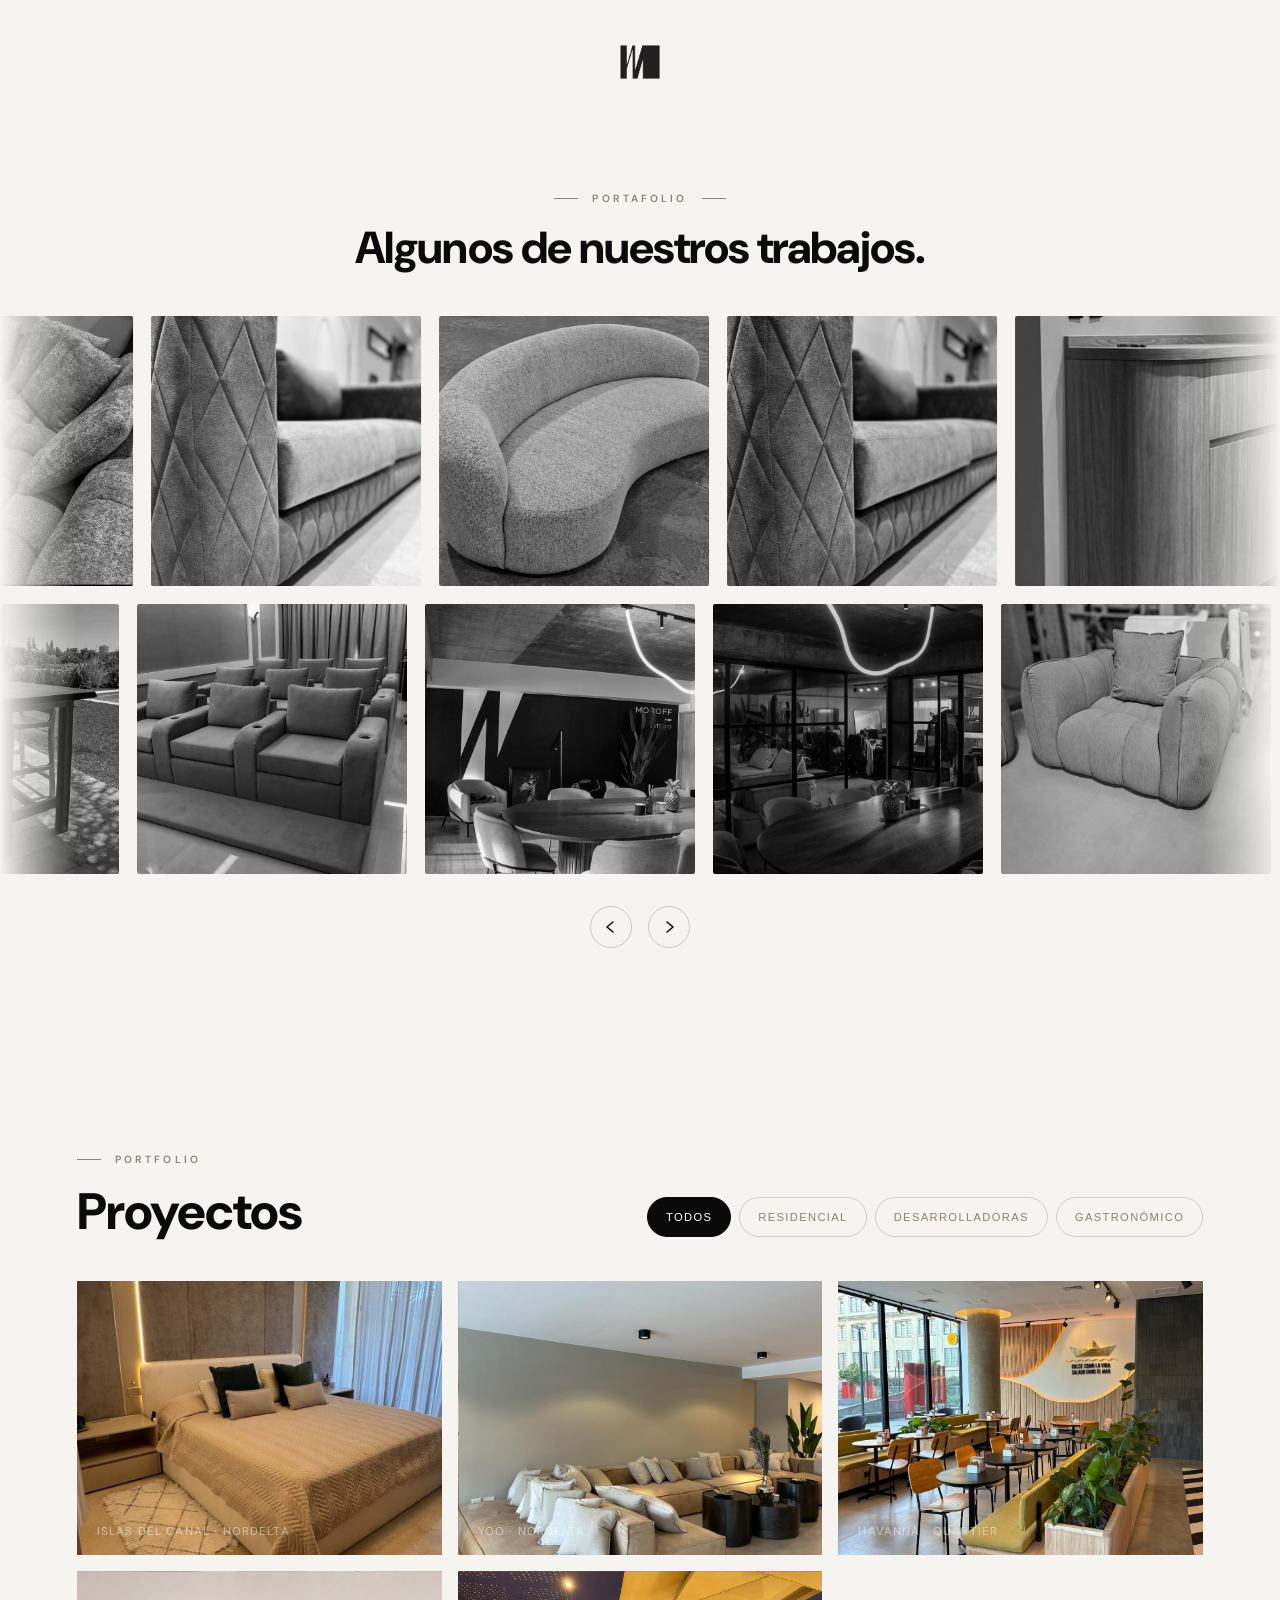
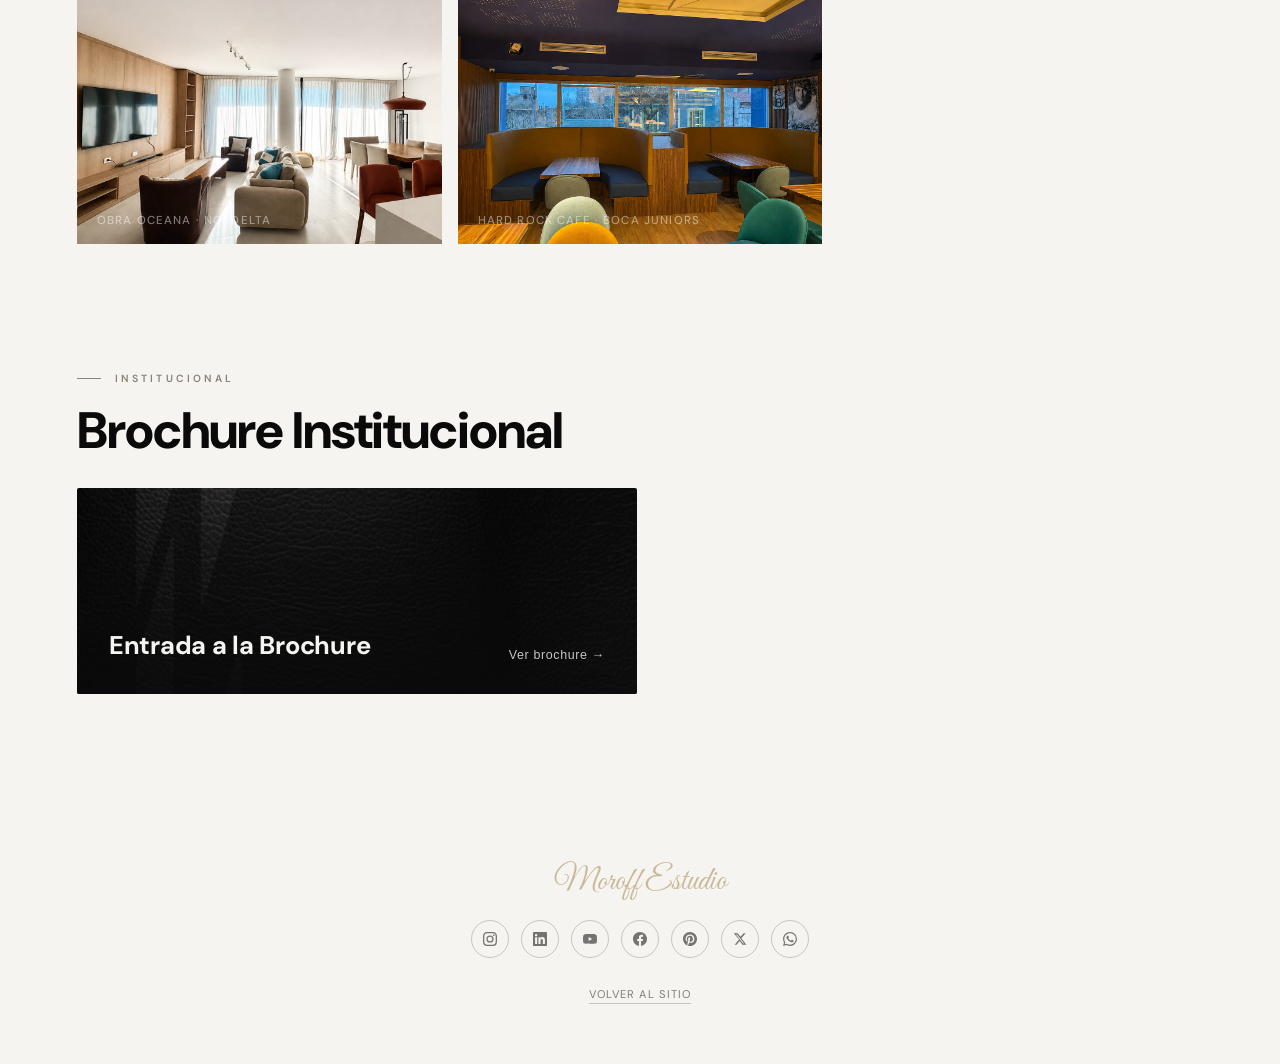
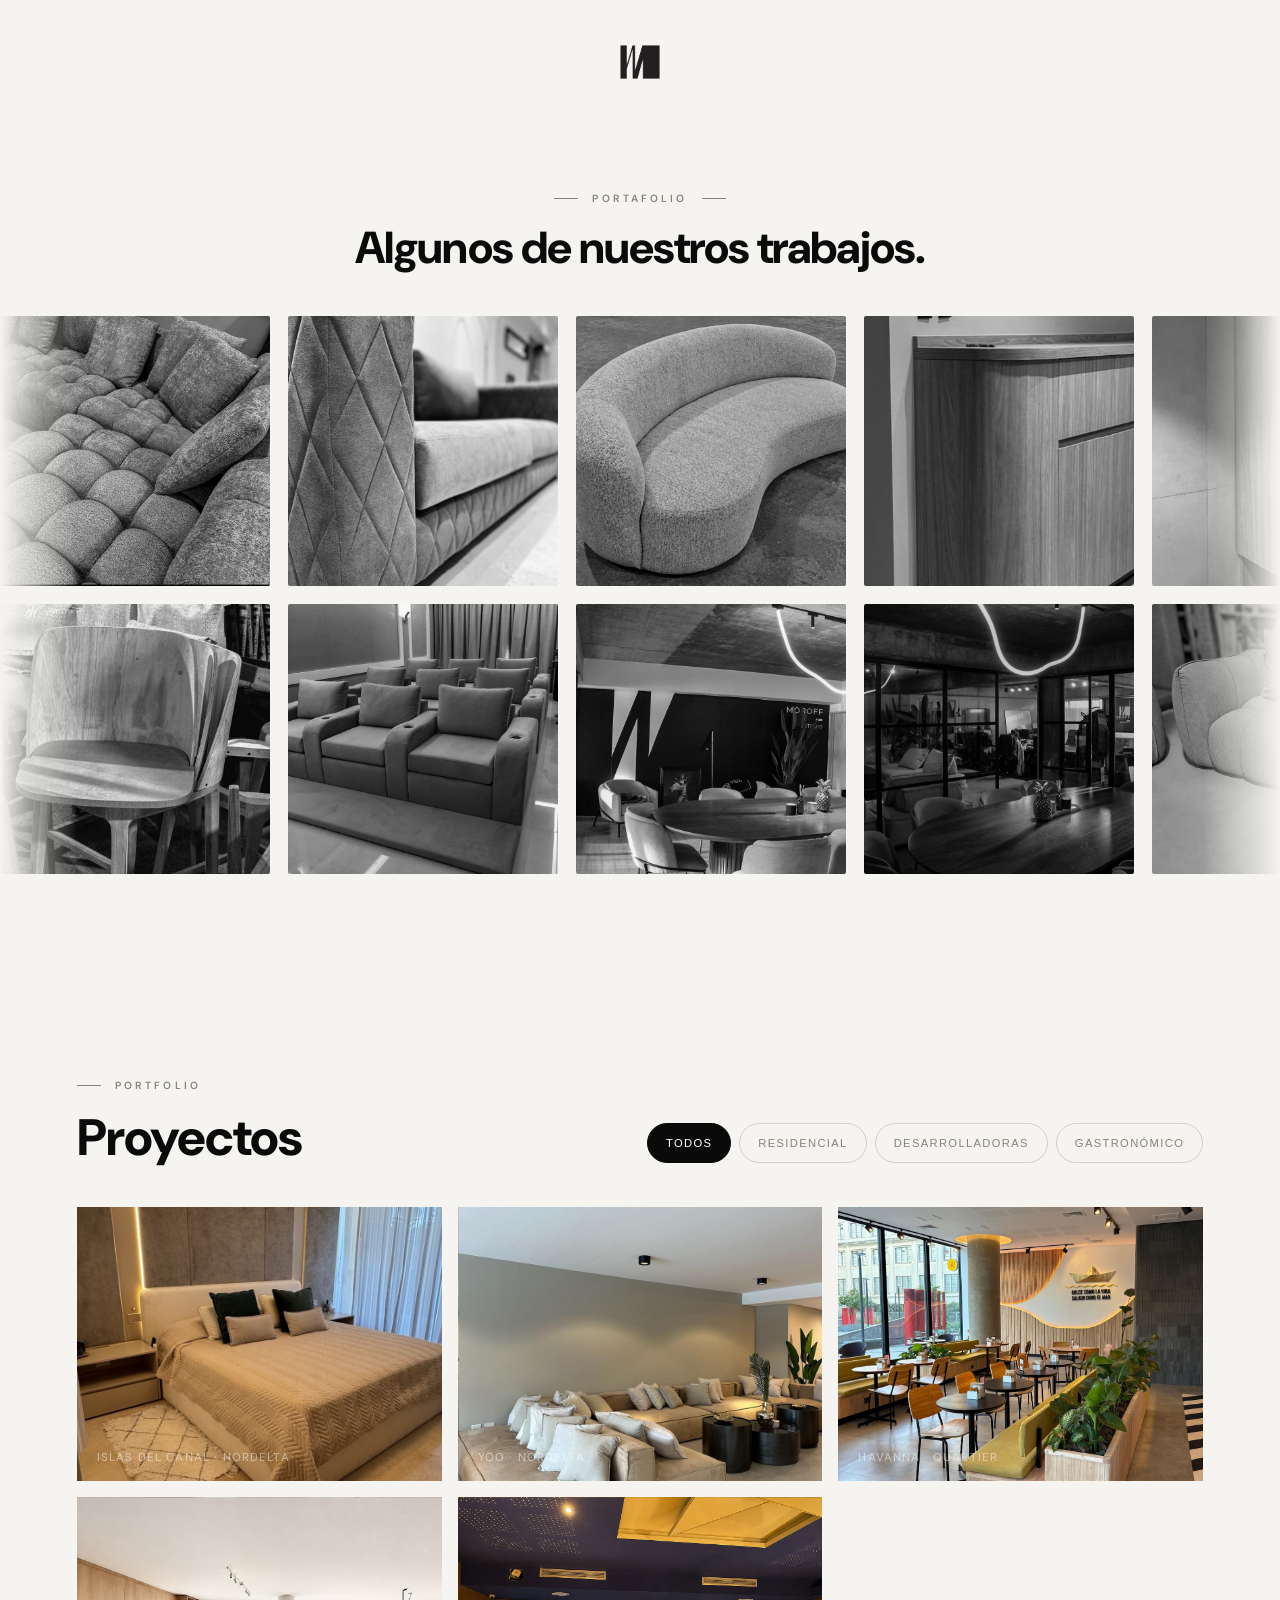
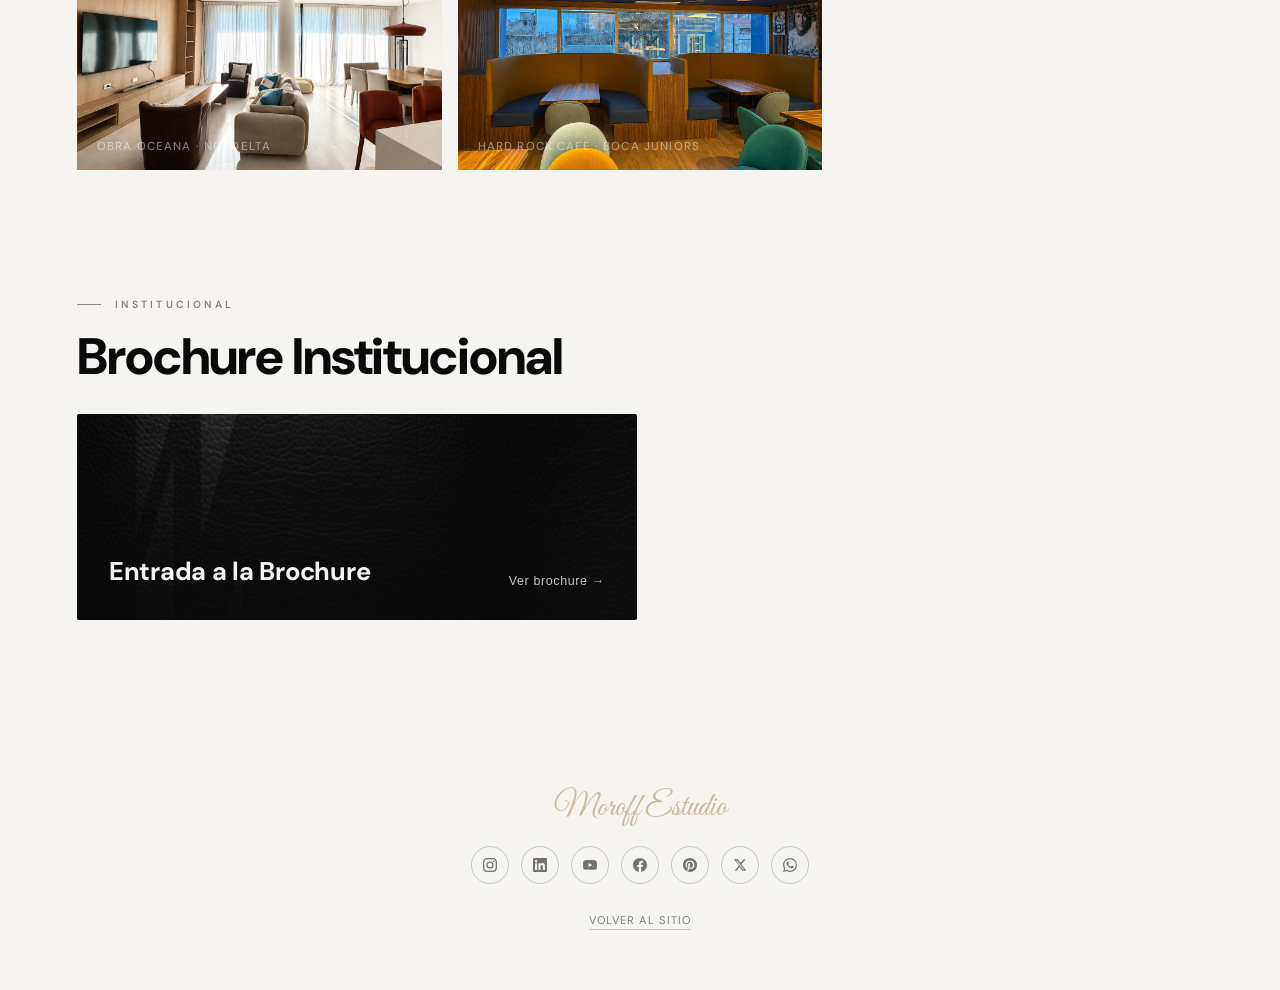
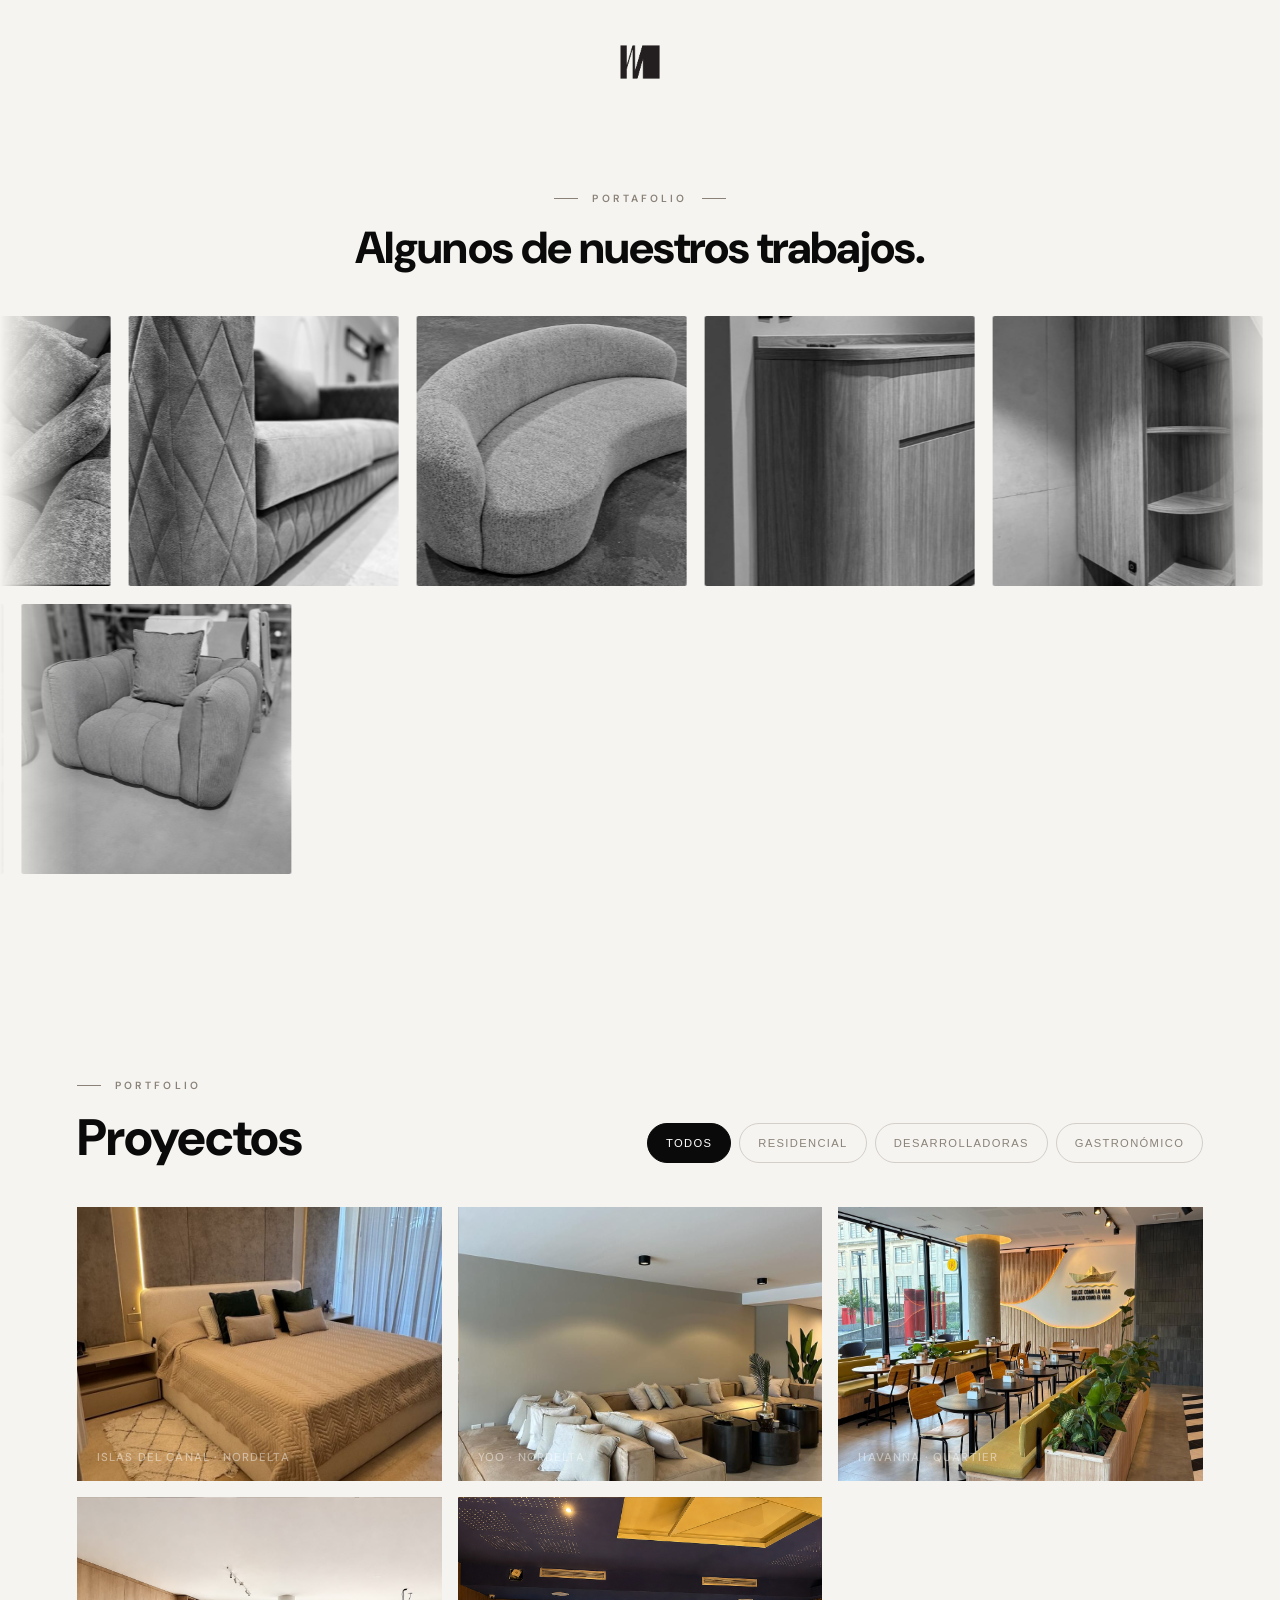
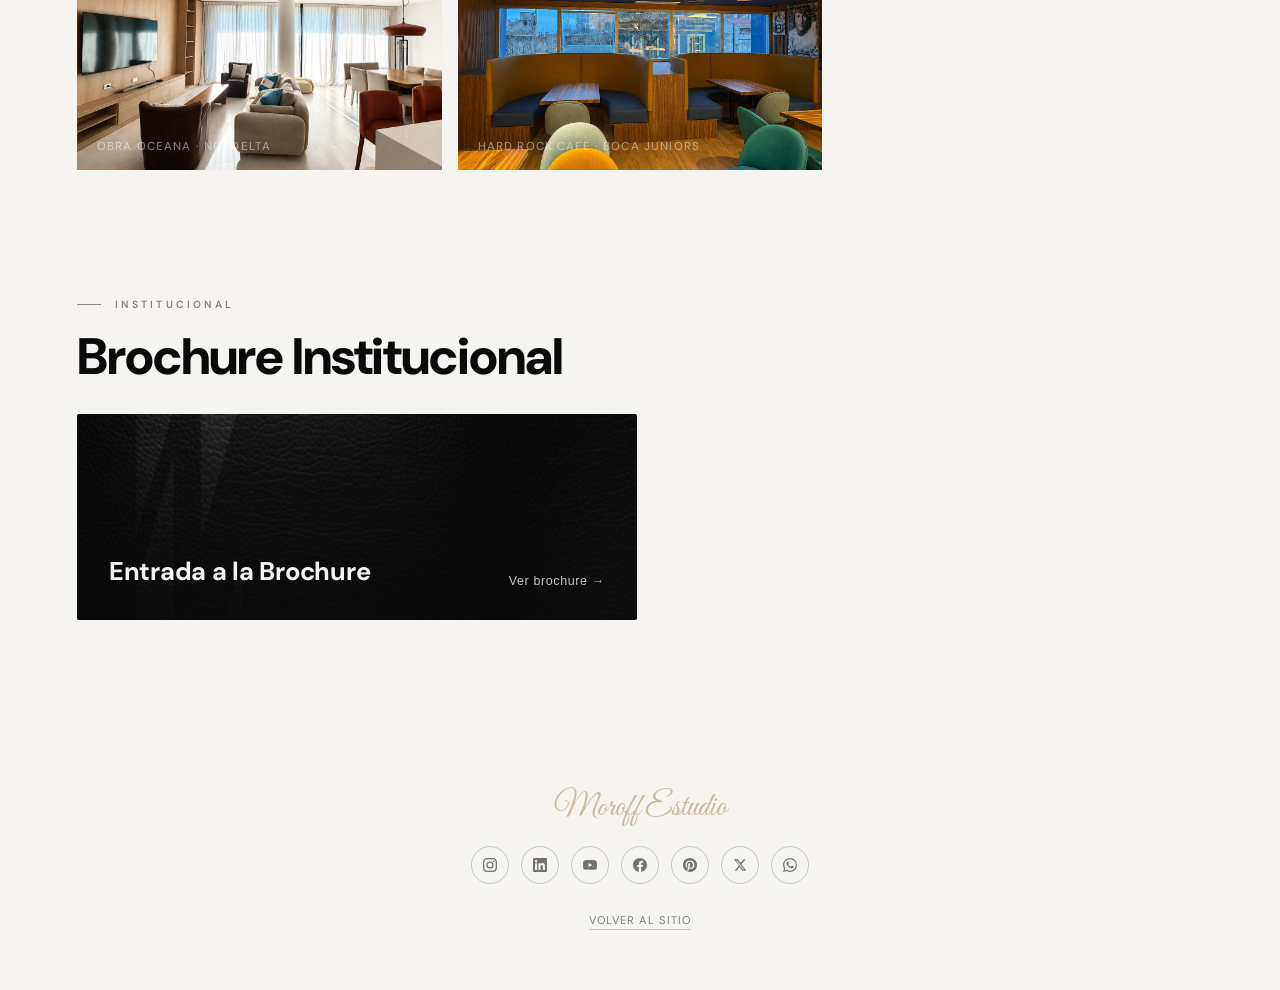
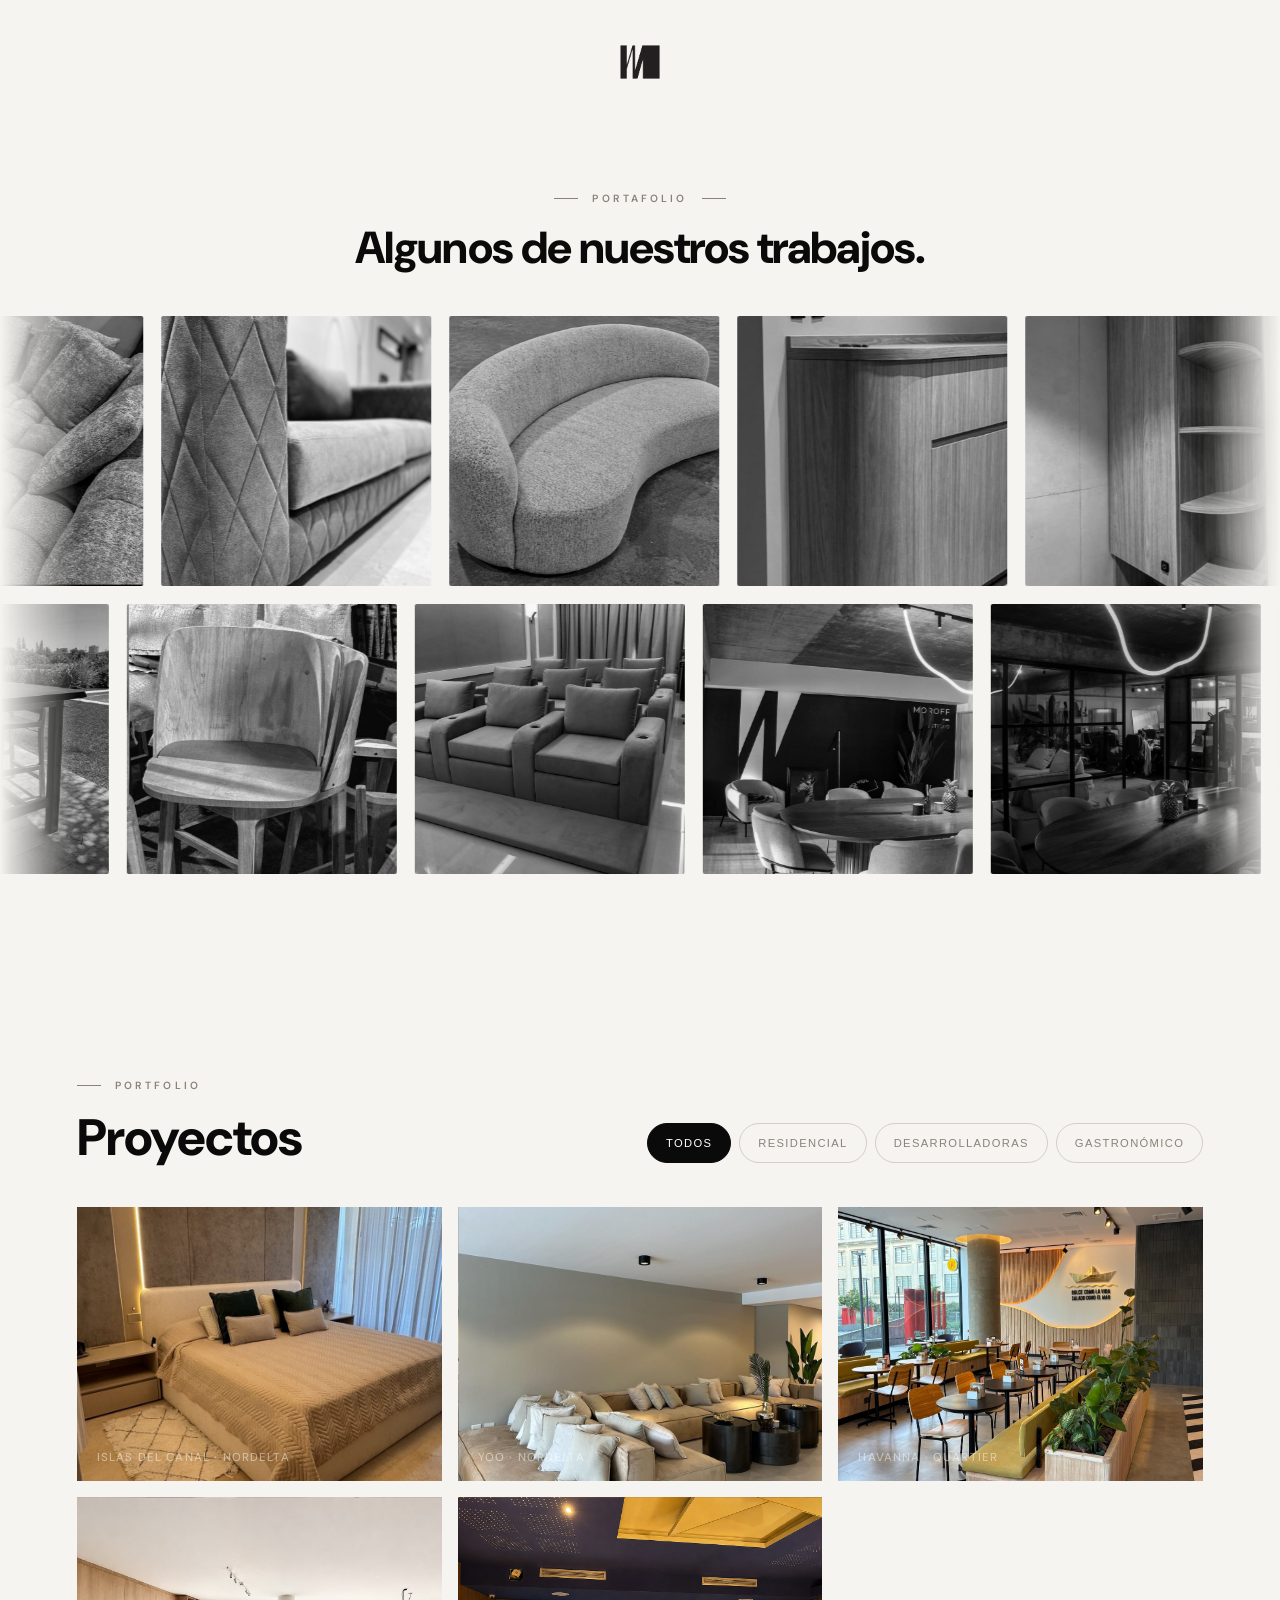
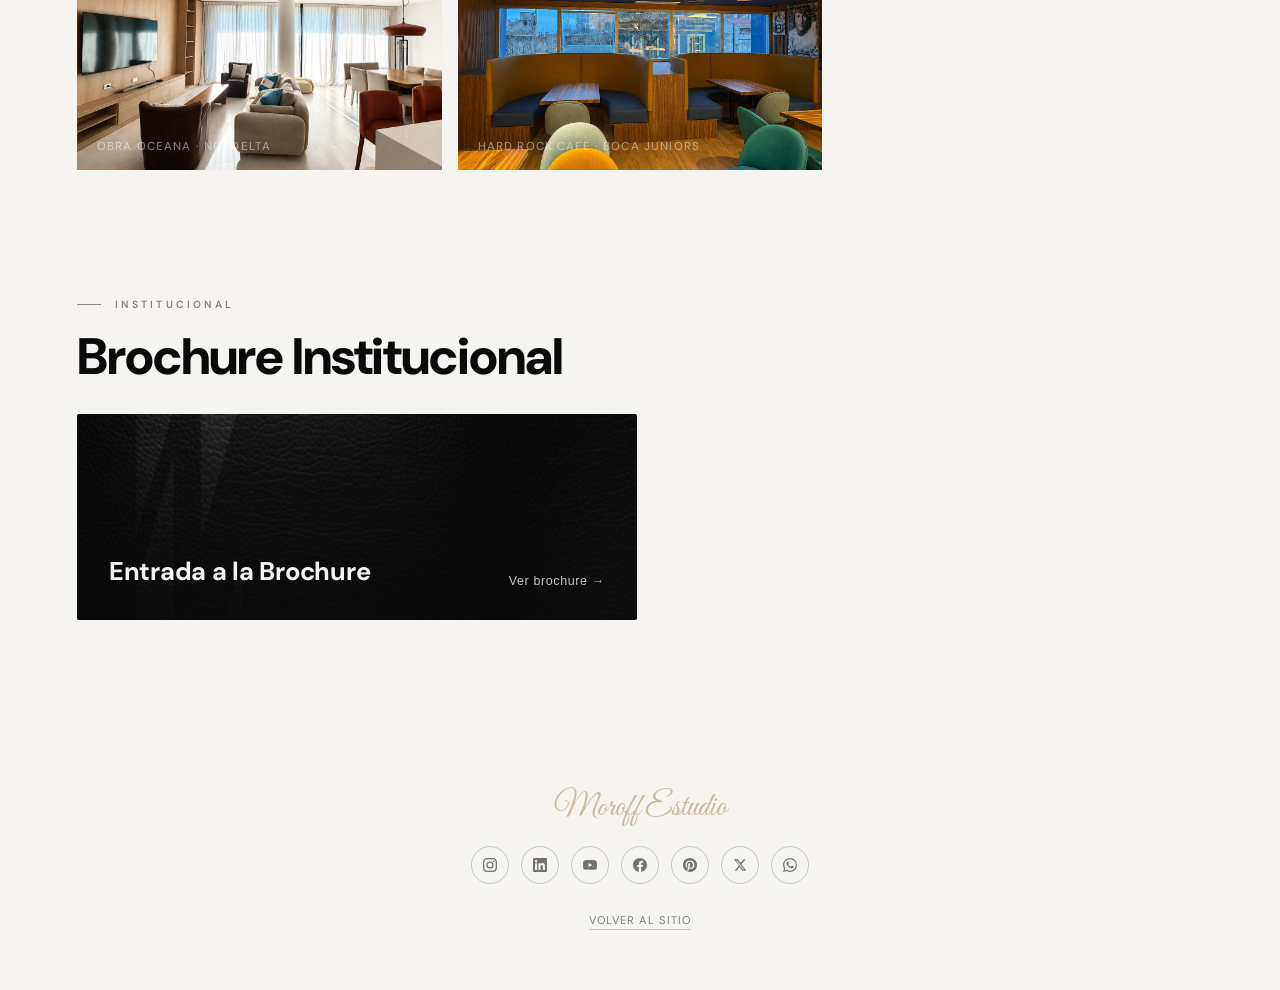
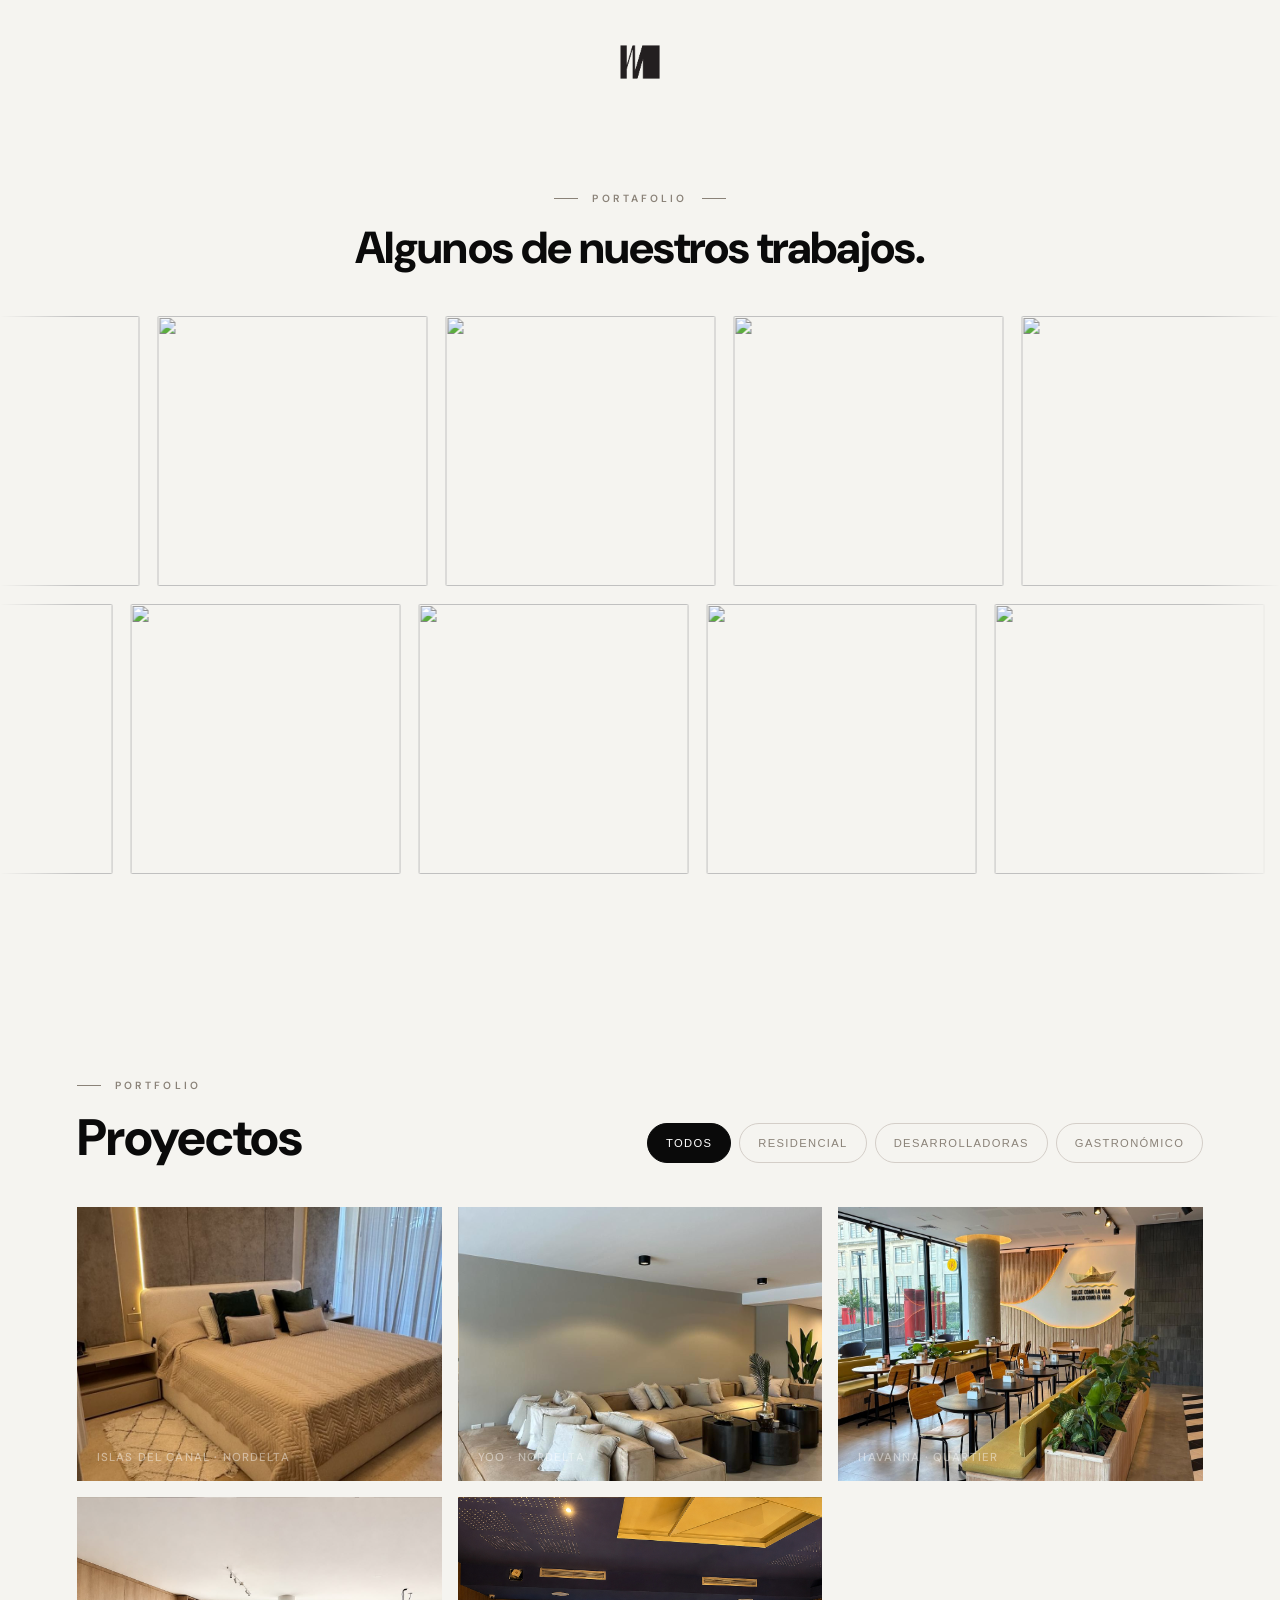
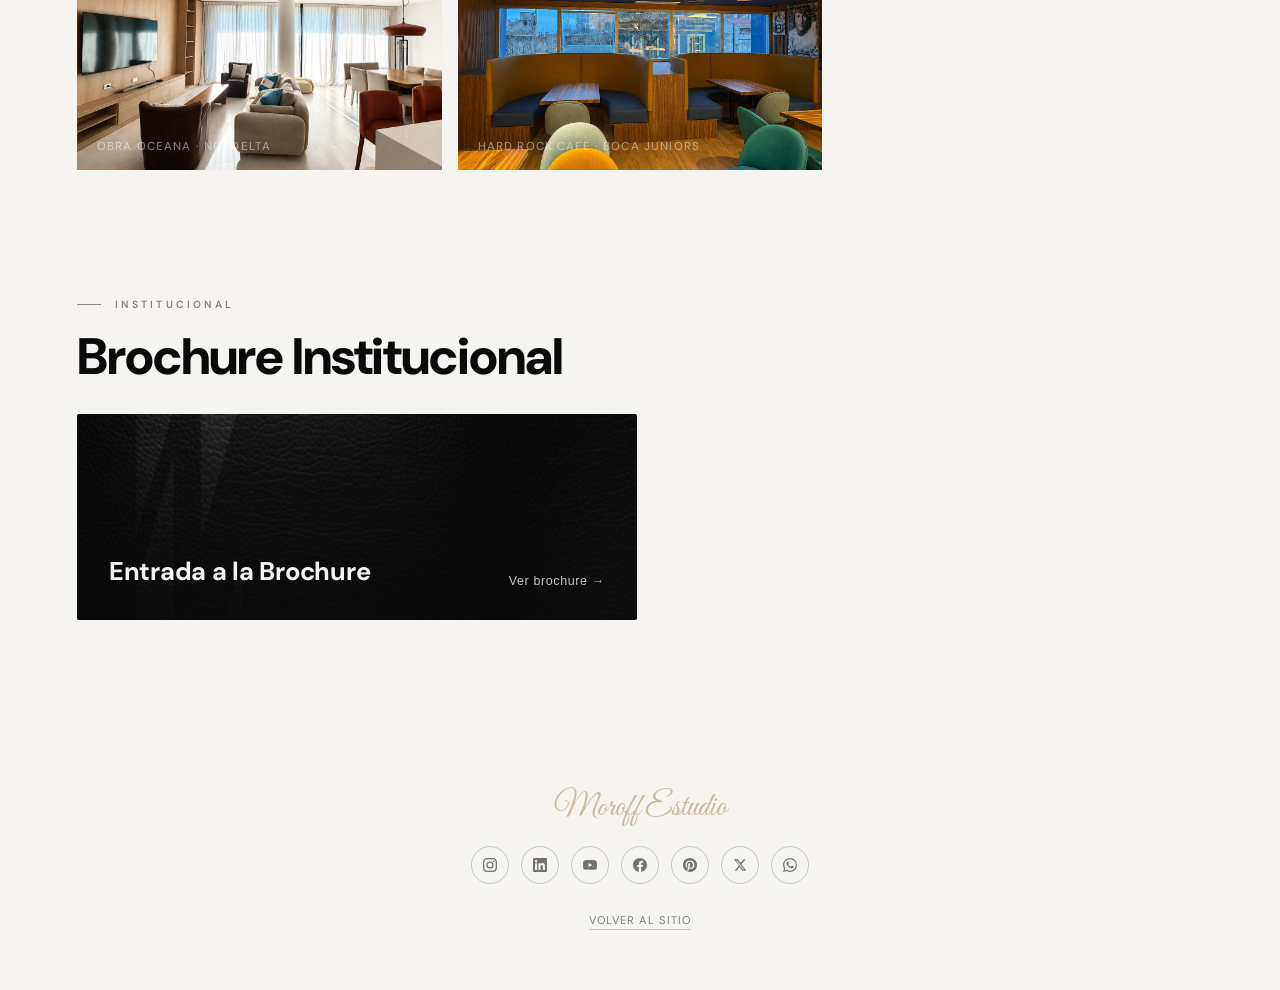
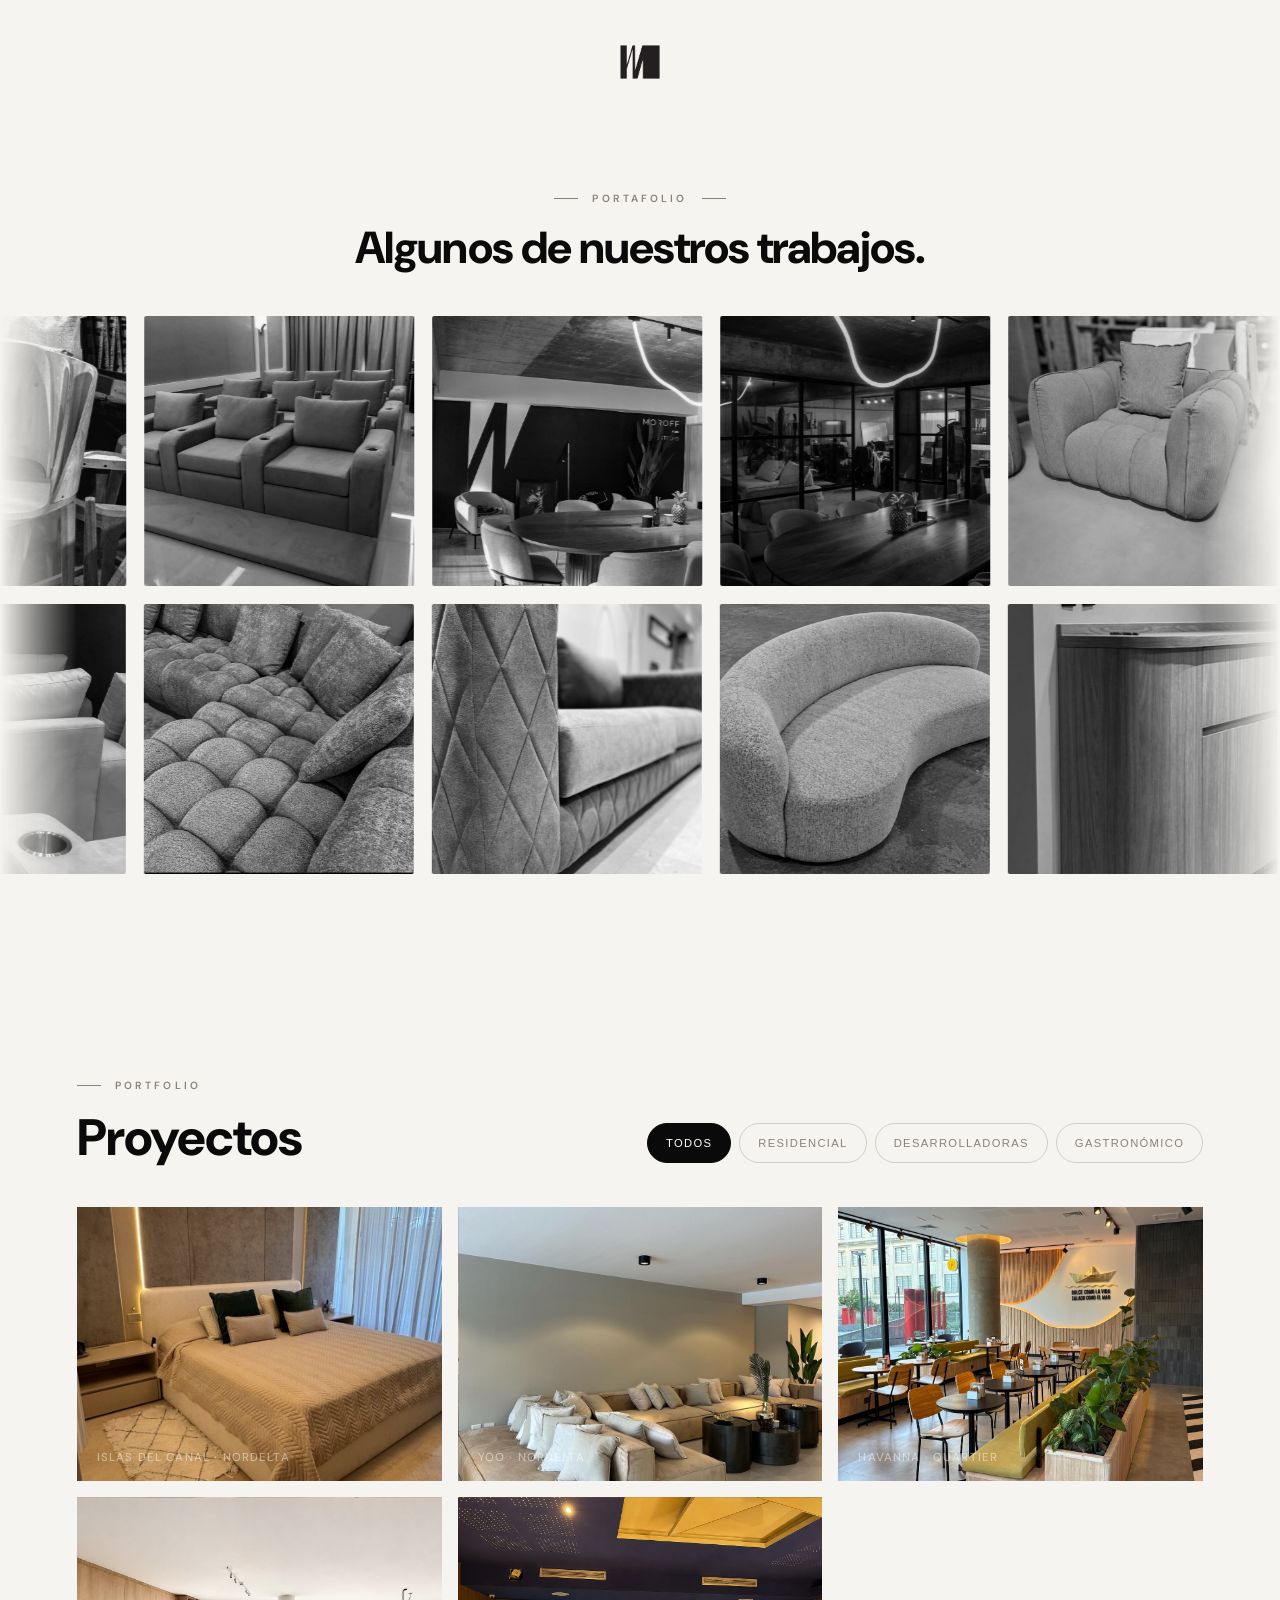
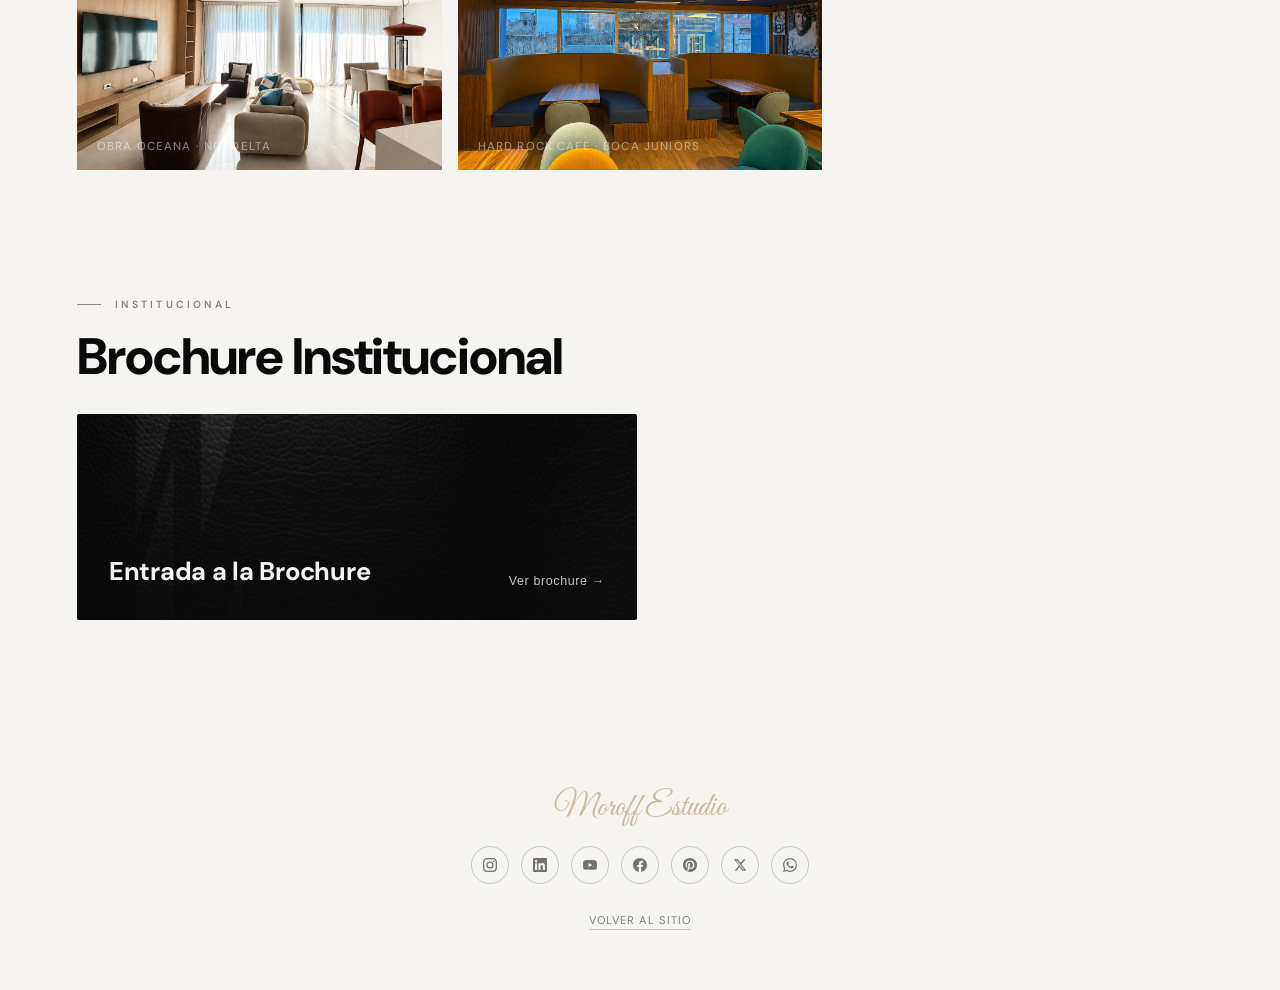
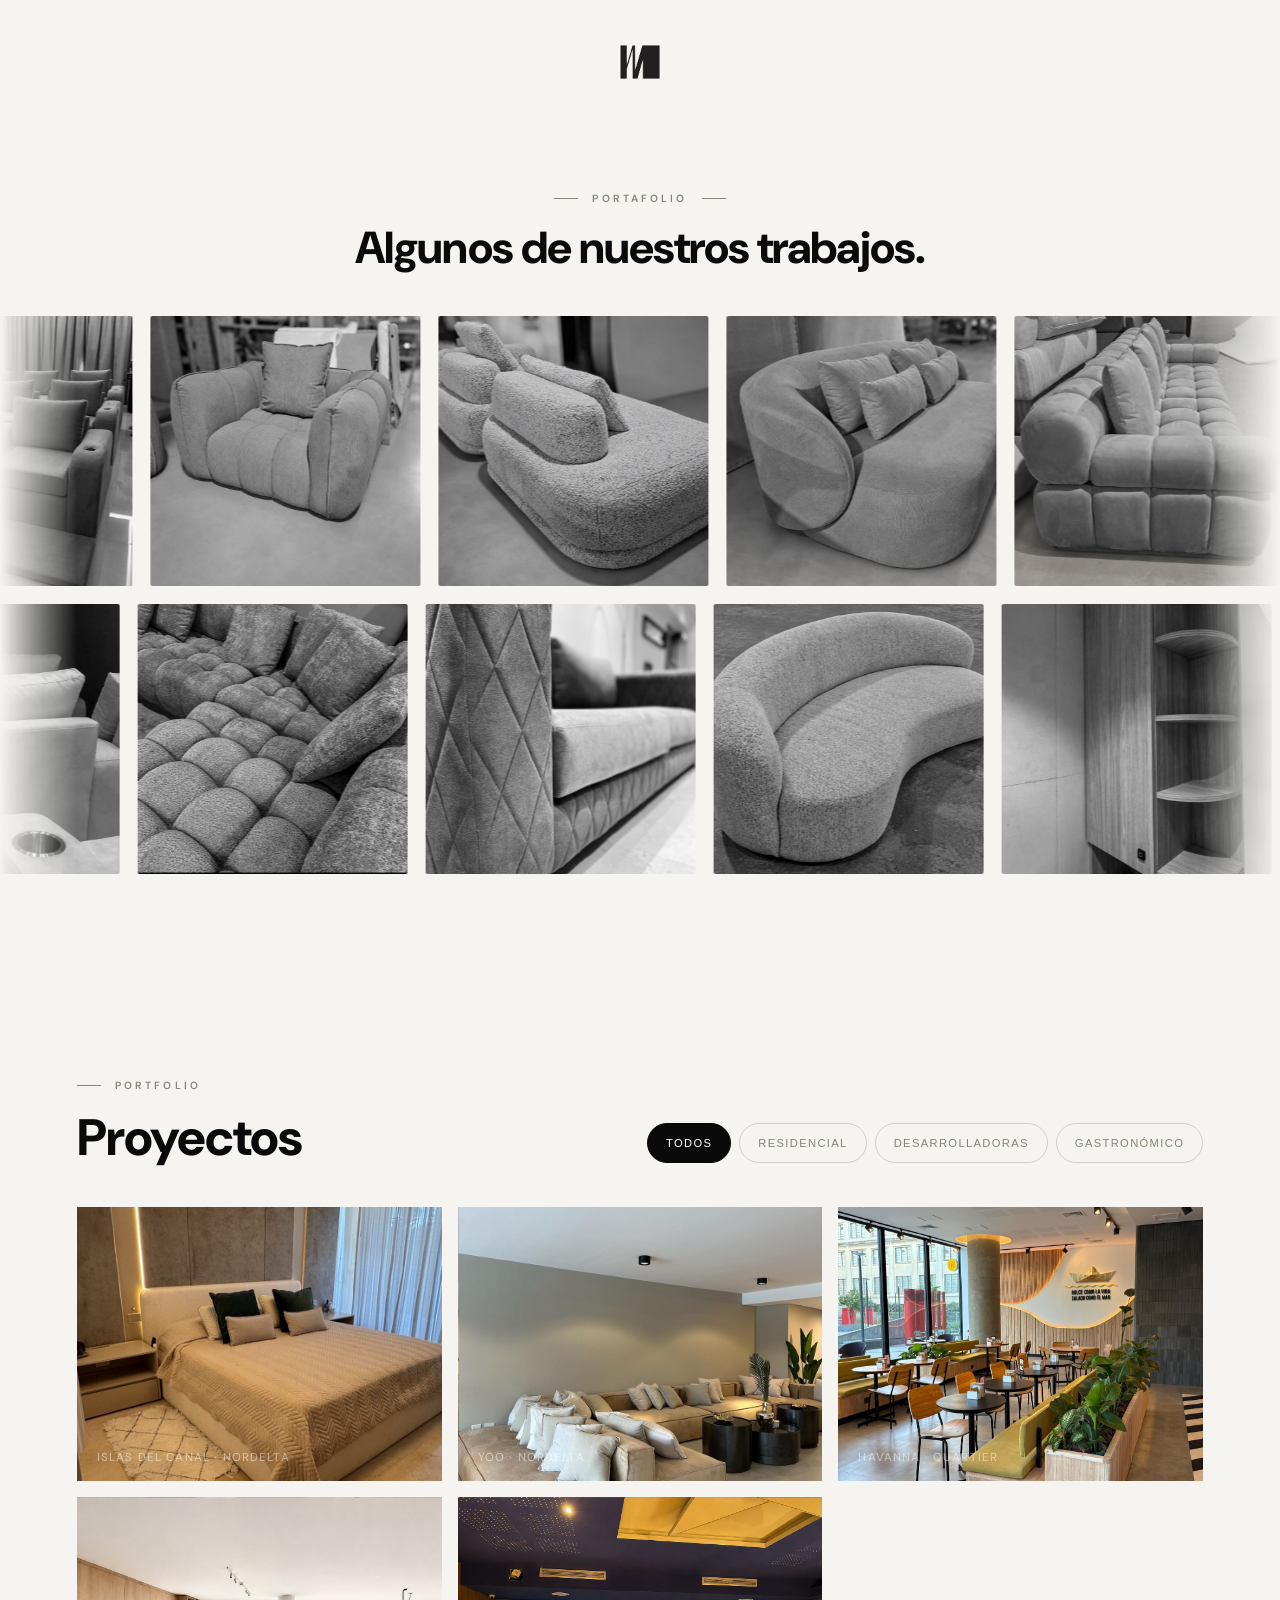
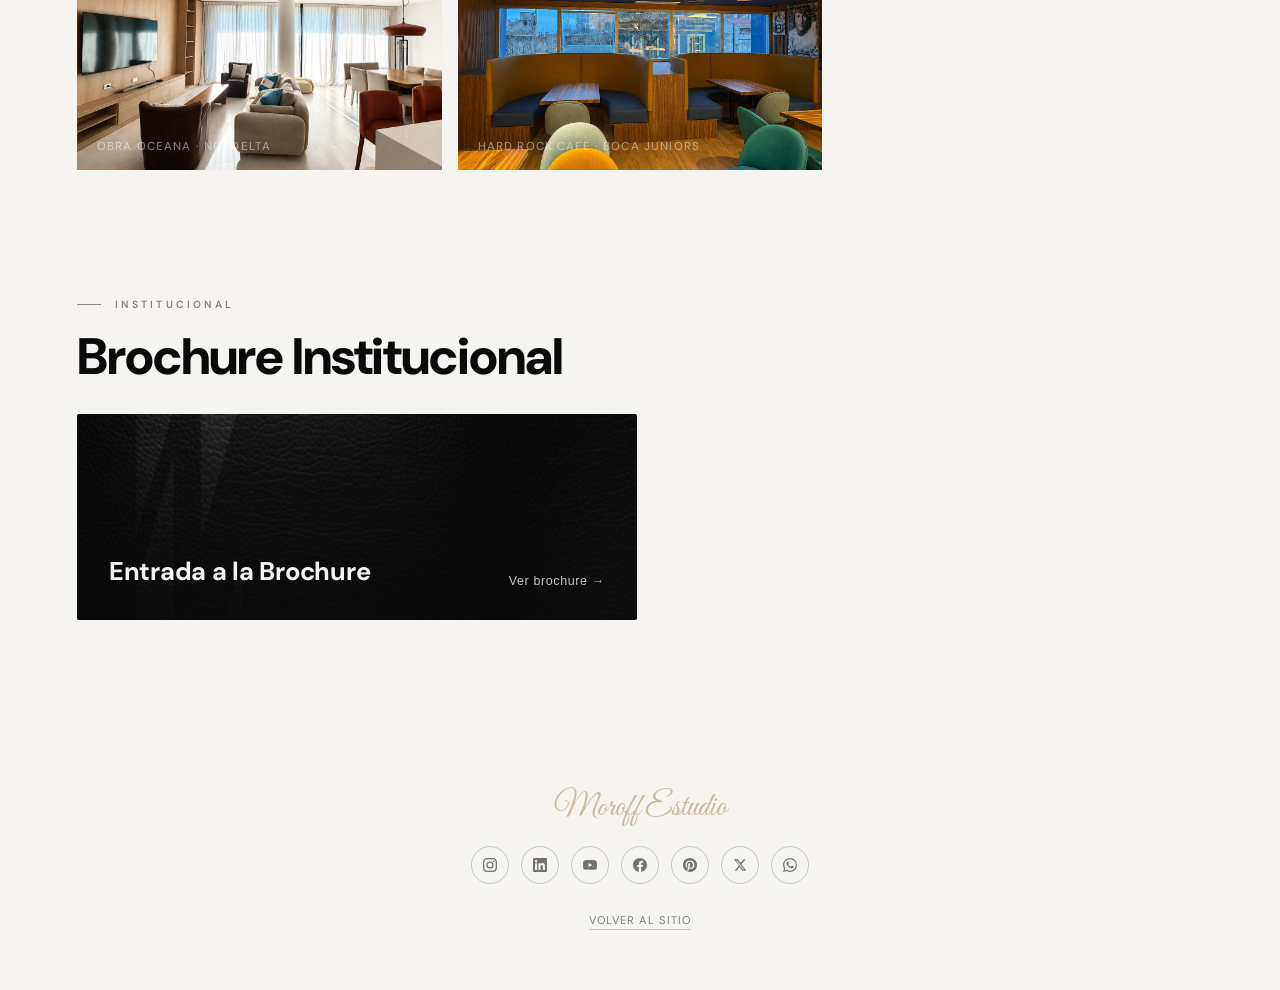
